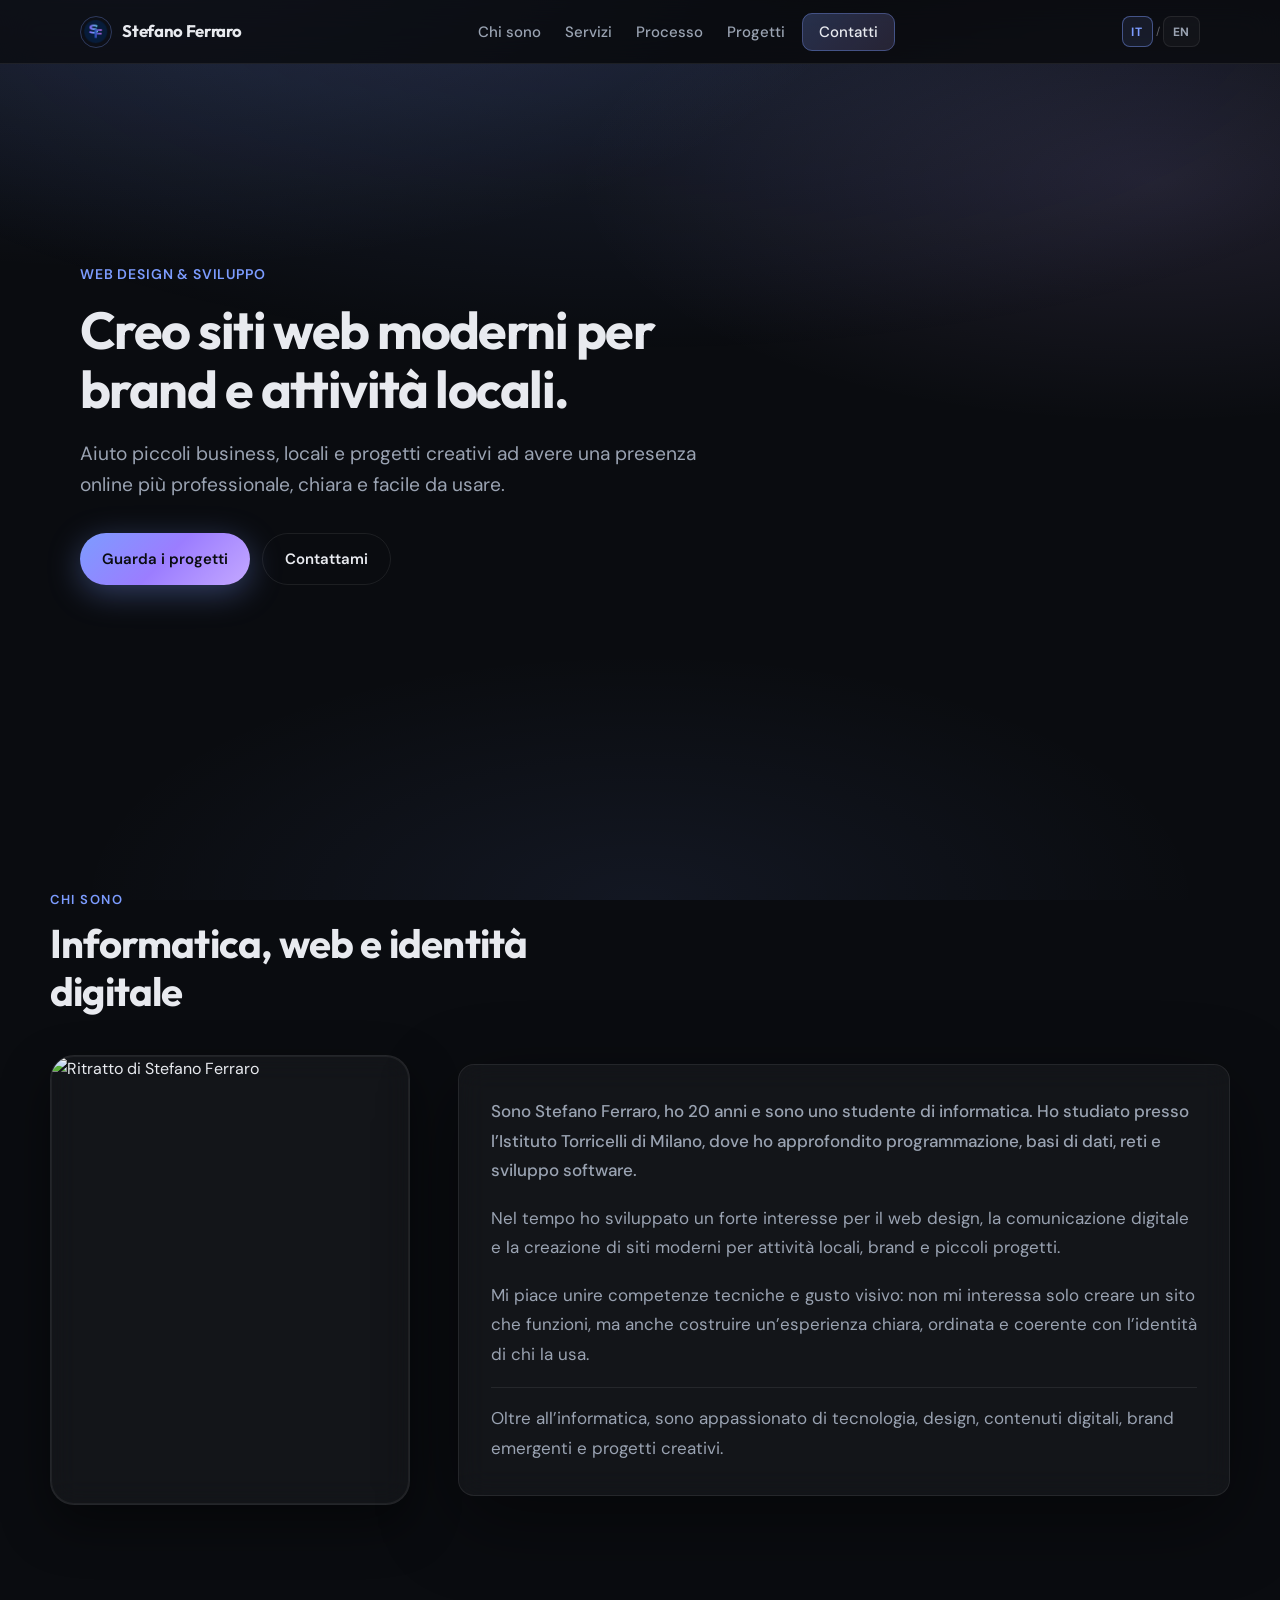
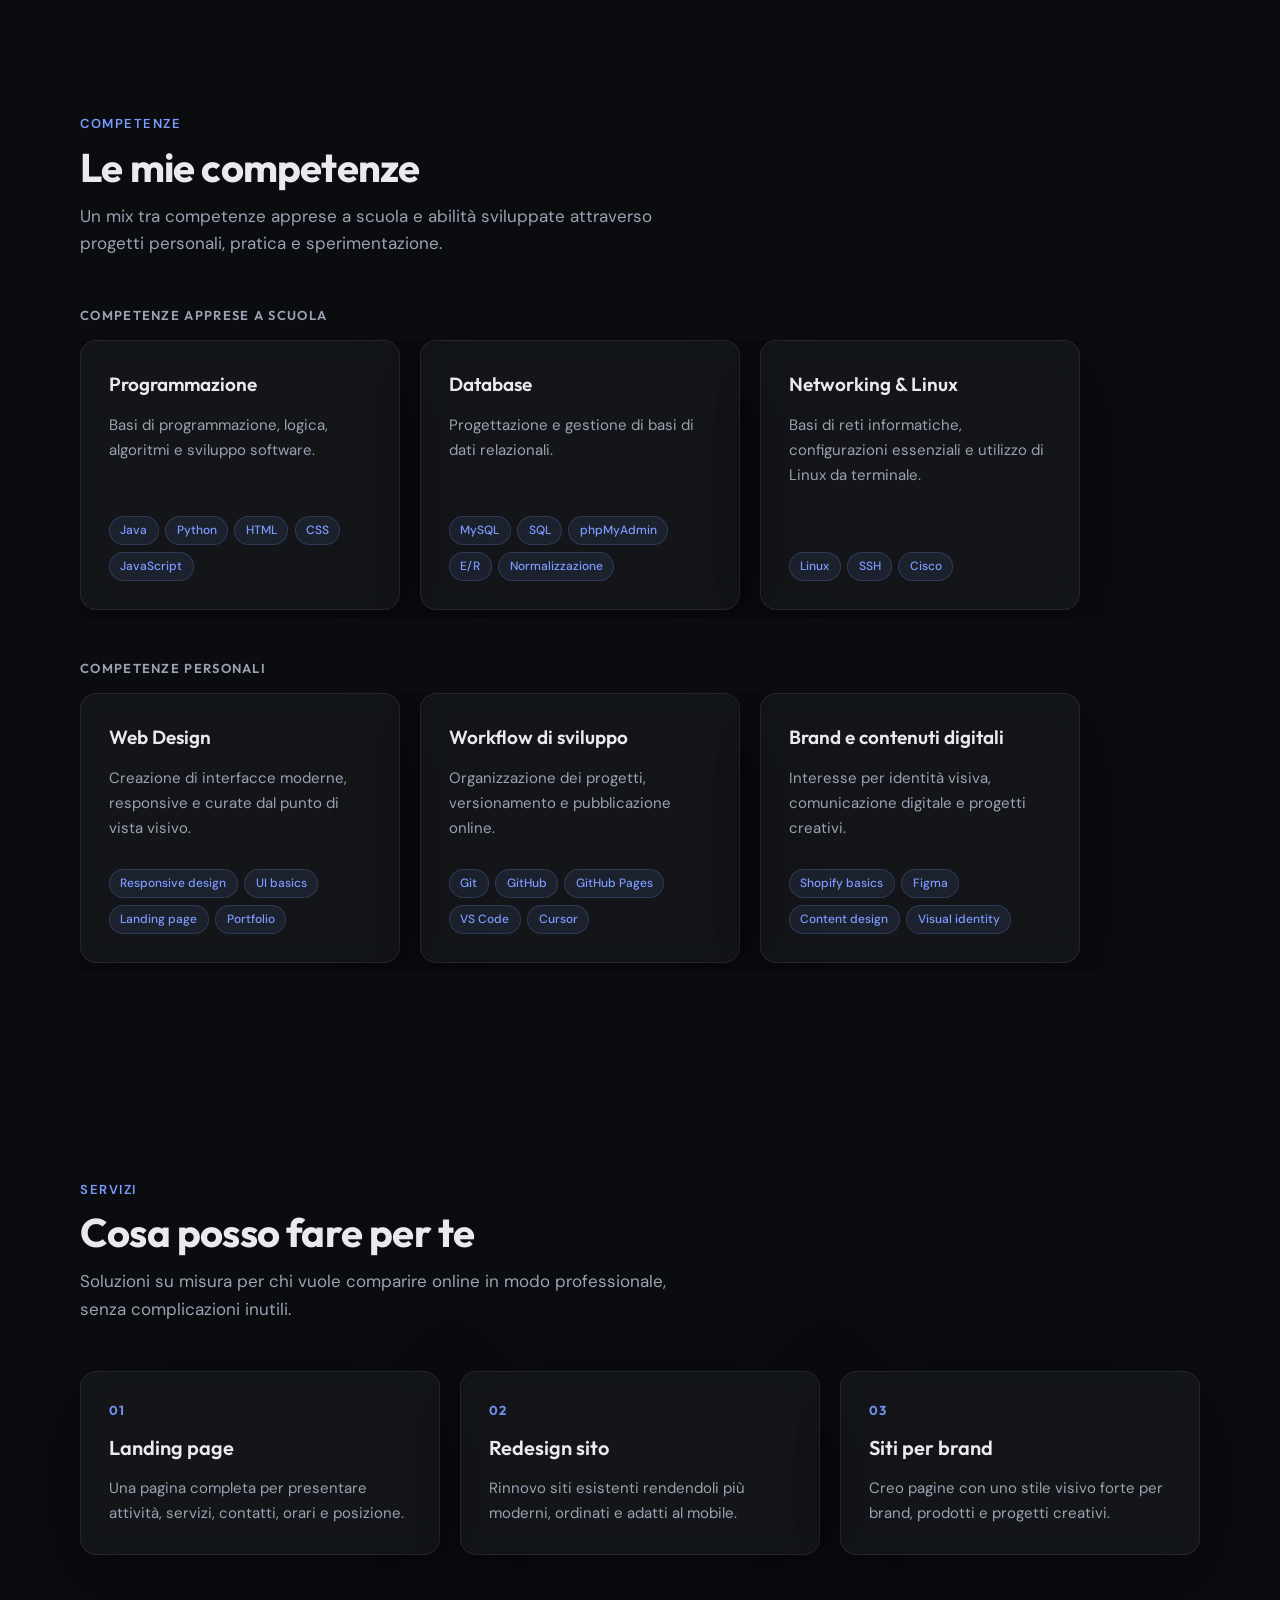
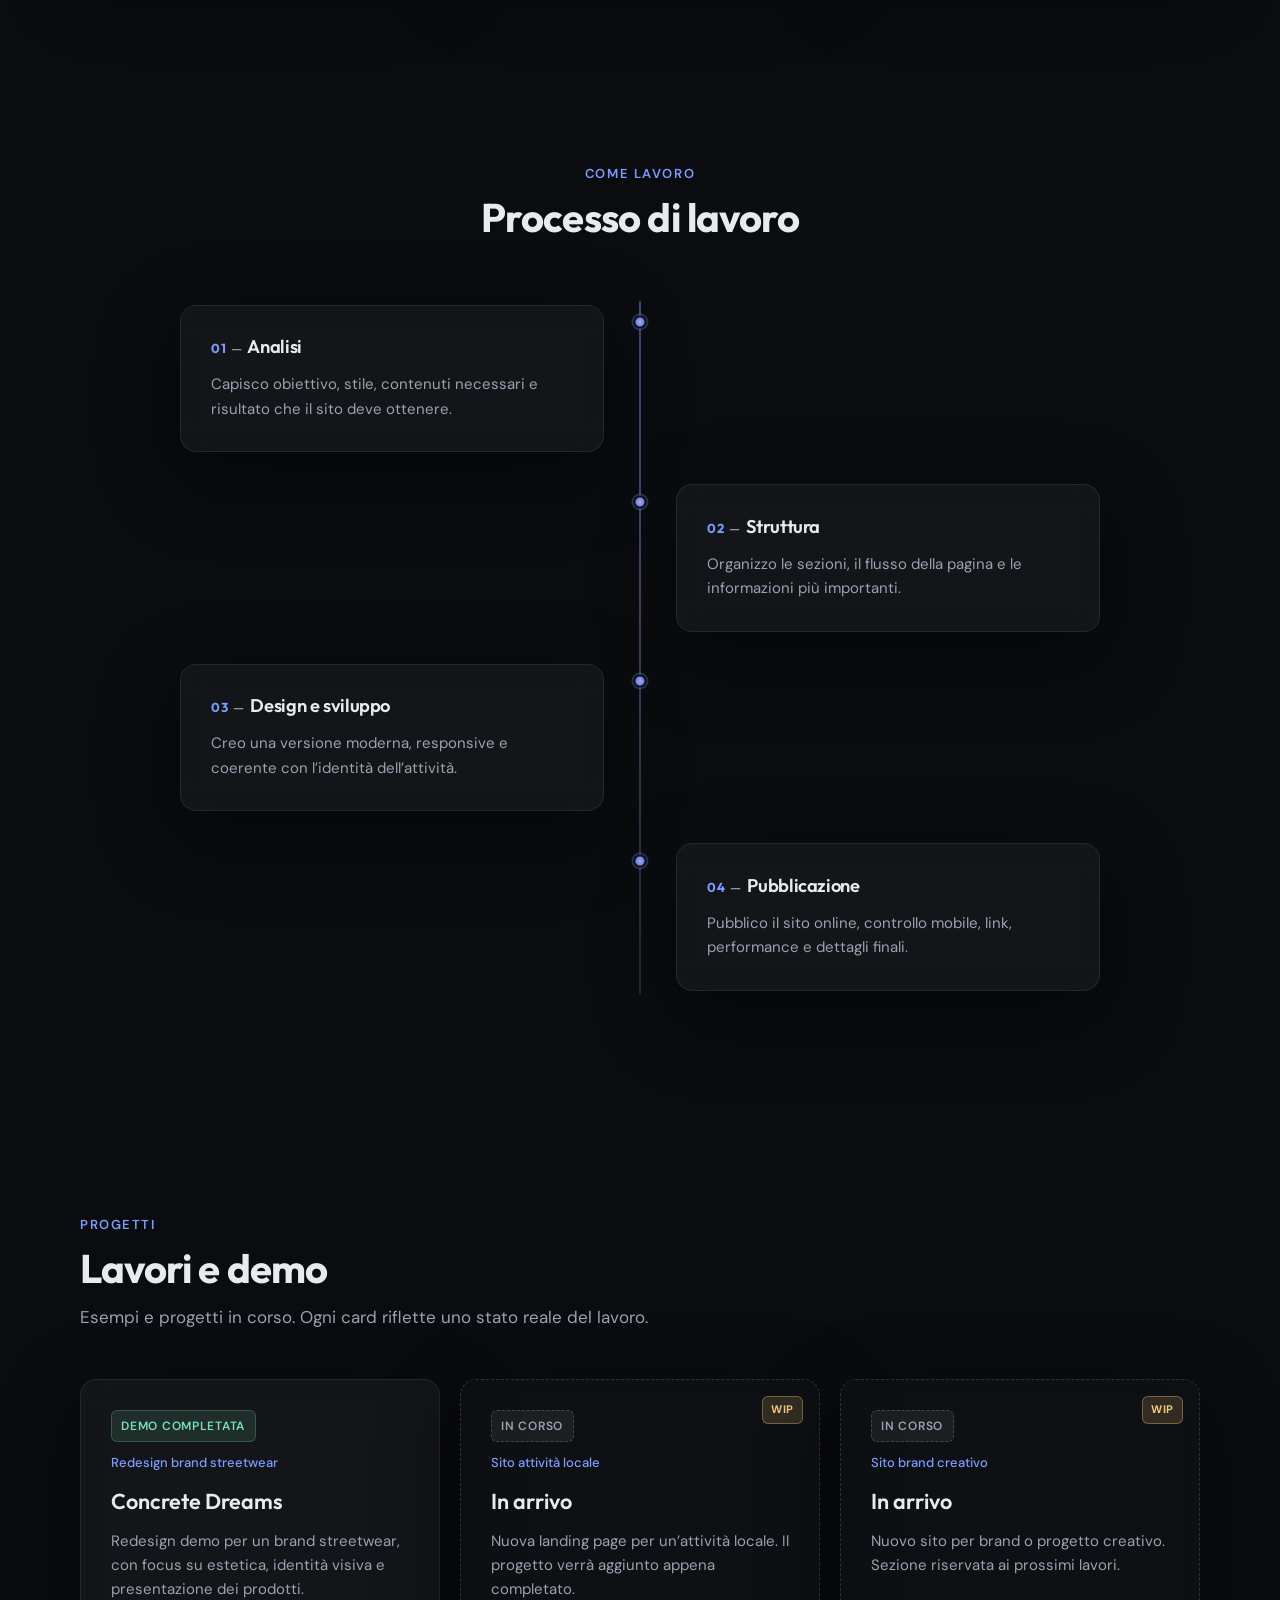
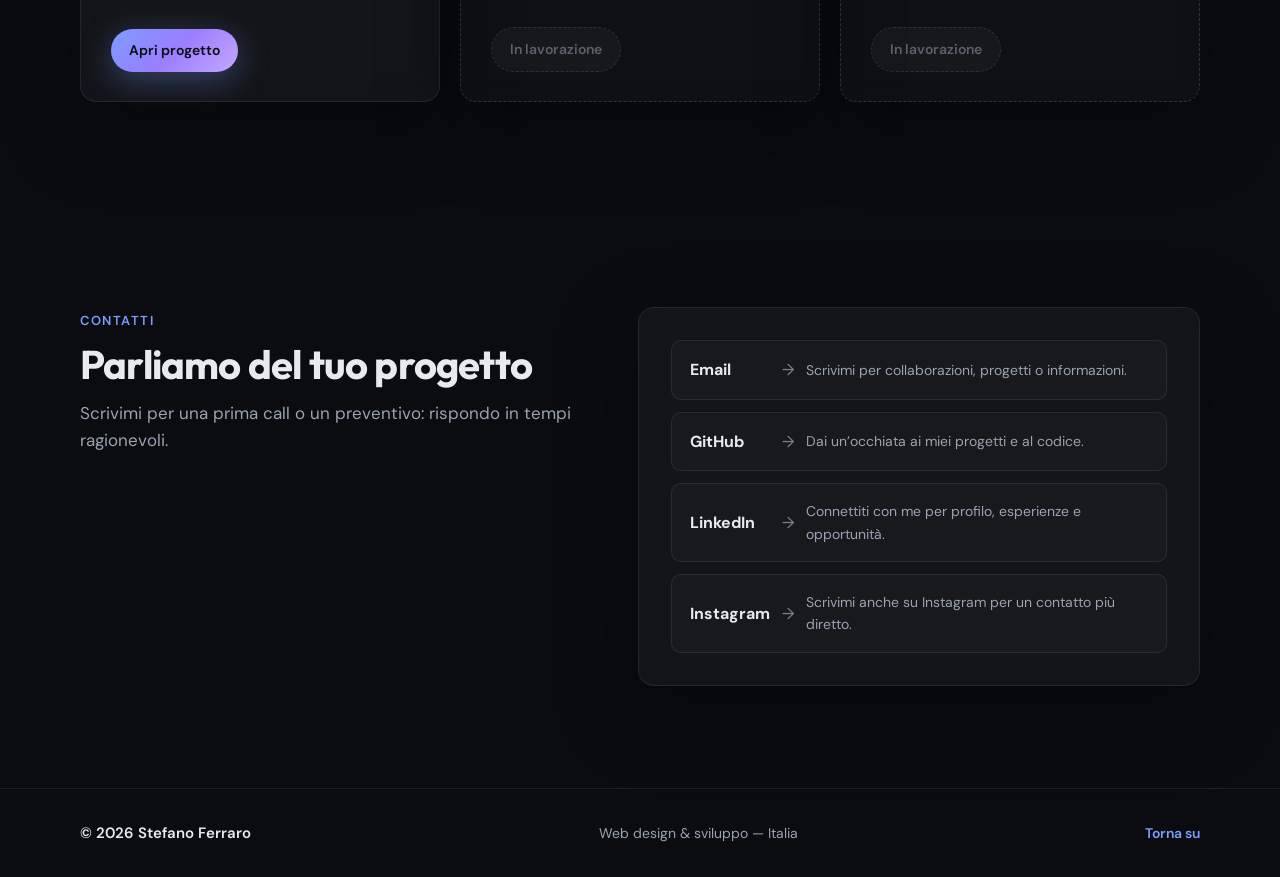
==== index.html @ d5a87411 "Added logo and favicon to index.html and esame/index.html" ====
<!DOCTYPE html>
<html lang="it">
  <head>
    <meta charset="UTF-8" />
    <meta name="viewport" content="width=device-width, initial-scale=1.0" />
    <meta
      name="description"
      content="Stefano Ferraro — siti web moderni per brand e attività locali. Web design e sviluppo."
    />
    <title>Stefano Ferraro | Web Design &amp; Sviluppo</title>
    <link rel="preconnect" href="https://fonts.googleapis.com" />
    <link rel="preconnect" href="https://fonts.gstatic.com" crossorigin />
    <link
      href="https://fonts.googleapis.com/css2?family=DM+Sans:ital,opsz,wght@0,9..40,400;0,9..40,500;0,9..40,600;0,9..40,700;1,9..40,400&family=Outfit:wght@400;500;600;700&display=swap"
      rel="stylesheet"
    />
    <link rel="stylesheet" href="style.css" />
    <link rel="icon" type="image/png" href="assets/favicon.png" />
  </head>
  <body>
    <a class="skip-link" href="#main" data-i18n="skip.content">Vai al contenuto</a>
    <!-- id="top" must stay at document start so "Torna su" (#top) scrolls to page top reliably -->
    <div id="top" class="anchor-top"></div>

    <header class="site-header">
      <nav class="nav" data-i18n-aria-label="nav.main">
        <a class="nav__logo" href="#top">
          <img src="assets/favicon.png" alt="SF logo" class="nav__logo-img" />
          <span>Stefano Ferraro</span>
        </a>
        <ul class="nav__menu" id="nav-menu">
          <li><a class="nav__link" href="#about" data-i18n="nav.about">Chi sono</a></li>
          <li><a class="nav__link" href="#services" data-i18n="nav.services">Servizi</a></li>
          <li><a class="nav__link" href="#process" data-i18n="nav.process">Processo</a></li>
          <li><a class="nav__link" href="#projects" data-i18n="nav.projects">Progetti</a></li>
          <li><a class="nav__link nav__link--cta" href="#contact" data-i18n="nav.contact">Contatti</a></li>
        </ul>
        <div class="nav__tail">
          <div class="nav__lang" role="group" data-i18n-aria-label="nav.lang">
            <button type="button" class="nav__lang-btn is-active" data-lang="it" aria-pressed="true">
              IT
            </button>
            <span class="nav__lang-sep" aria-hidden="true">/</span>
            <button type="button" class="nav__lang-btn" data-lang="en" aria-pressed="false">EN</button>
          </div>
          <button
            class="nav__toggle"
            type="button"
            aria-expanded="false"
            aria-controls="nav-menu"
            aria-label="Apri menu"
          >
            <span class="nav__toggle-bar" aria-hidden="true"></span>
            <span class="nav__toggle-bar" aria-hidden="true"></span>
            <span class="nav__toggle-bar" aria-hidden="true"></span>
          </button>
        </div>
      </nav>
    </header>

    <main id="main">
      <section class="hero section" aria-labelledby="hero-title">
        <div class="hero__bg" aria-hidden="true"></div>
        <div class="container hero__inner">
          <p class="hero__eyebrow reveal" data-reveal data-i18n="hero.eyebrow">
            Web design &amp; sviluppo
          </p>
          <h1 id="hero-title" class="hero__title reveal" data-reveal data-i18n="hero.title">
            Creo siti web moderni per brand e attività locali.
          </h1>
          <p class="hero__subtitle reveal" data-reveal data-i18n="hero.subtitle">
            Aiuto piccoli business, locali e progetti creativi ad avere una presenza online più
            professionale, chiara e facile da usare.
          </p>
          <div class="hero__actions reveal" data-reveal>
            <a class="btn btn--primary" href="#projects" data-i18n="hero.cta.projects"
              >Guarda i progetti</a
            >
            <a class="btn btn--ghost" href="#contact" data-i18n="hero.cta.contact">Contattami</a>
          </div>
        </div>
      </section>

      <section class="section about" id="about" aria-labelledby="about-title">
        <div class="container">
          <div class="section__head reveal" data-reveal>
            <span class="section__label" data-i18n="about.label">Chi sono</span>
            <h2 id="about-title" class="section__title" data-i18n="about.title">
              Informatica, web e identità digitale
            </h2>
          </div>
          <div class="about__grid about-grid">
            <!--
              IMPORTANTE: sostituisci assets/stefano-profile.jpg con la tua foto reale (stesso percorso o aggiorna src).
              Dimensioni consigliate: almeno 800×1000 px, formato JPG o WebP, ritratto.
            -->
            <div class="glass-card about__photo profile-card about-photo reveal" data-reveal>
              <img
                src="assets/stefano-profile.jpg"
                alt="Ritratto di Stefano Ferraro"
                width="640"
                height="800"
                loading="lazy"
                decoding="async"
                data-i18n-alt="about.alt"
              />
            </div>
            <div class="about__text-col reveal" data-reveal>
              <div class="glass-card about__copy">
                <p class="about__lead" data-i18n="about.p1">
                  Sono Stefano Ferraro, ho 20 anni e sono uno studente di informatica. Ho studiato
                  presso l’Istituto Torricelli di Milano, dove ho approfondito programmazione, basi
                  di dati, reti e sviluppo software.
                </p>
                <p data-i18n="about.p2">
                  Nel tempo ho sviluppato un forte interesse per il web design, la comunicazione
                  digitale e la creazione di siti moderni per attività locali, brand e piccoli
                  progetti.
                </p>
                <p data-i18n="about.p3">
                  Mi piace unire competenze tecniche e gusto visivo: non mi interessa solo creare un
                  sito che funzioni, ma anche costruire un’esperienza chiara, ordinata e coerente
                  con l’identità di chi la usa.
                </p>
                <p class="about__closing" data-i18n="about.p4">
                  Oltre all’informatica, sono appassionato di tecnologia, design, contenuti digitali,
                  brand emergenti e progetti creativi.
                </p>
              </div>
            </div>
          </div>
        </div>
      </section>

      <section class="section skills" id="skills" aria-labelledby="skills-title">
        <div class="container">
          <div class="section__head reveal" data-reveal>
            <span class="section__label" data-i18n="skills.label">Competenze</span>
            <h2 id="skills-title" class="section__title" data-i18n="skills.title">Le mie competenze</h2>
            <p class="section__lead" data-i18n="skills.subtitle">Un mix tra competenze apprese a scuola e abilità sviluppate attraverso progetti personali, pratica e sperimentazione.</p>
          </div>

          <div class="skills__group reveal" data-reveal>
            <h3 class="skills__group-title" data-i18n="skills.school.title">Competenze apprese a scuola</h3>
            <div class="skills__row" tabindex="0" data-i18n-aria-label="skills.school.aria">
              <article class="glass-card skill-card">
                <h4 class="skill-card__title" data-i18n="skills.s1.title">Programmazione</h4>
                <p class="skill-card__desc" data-i18n="skills.s1.desc">Basi di programmazione, logica, algoritmi e sviluppo software.</p>
                <ul class="skill-card__badges" aria-label="tecnologie">
                  <li class="skill-badge">Java</li>
                  <li class="skill-badge">Python</li>
                  <li class="skill-badge">HTML</li>
                  <li class="skill-badge">CSS</li>
                  <li class="skill-badge">JavaScript</li>
                </ul>
              </article>
              <article class="glass-card skill-card">
                <h4 class="skill-card__title" data-i18n="skills.s2.title">Database</h4>
                <p class="skill-card__desc" data-i18n="skills.s2.desc">Progettazione e gestione di basi di dati relazionali.</p>
                <ul class="skill-card__badges" aria-label="tecnologie">
                  <li class="skill-badge">MySQL</li>
                  <li class="skill-badge">SQL</li>
                  <li class="skill-badge">phpMyAdmin</li>
                  <li class="skill-badge">E/R</li>
                  <li class="skill-badge" data-i18n="skills.s2.badge.norm">Normalizzazione</li>
                </ul>
              </article>
              <article class="glass-card skill-card">
                <h4 class="skill-card__title" data-i18n="skills.s3.title">Networking &amp; Linux</h4>
                <p class="skill-card__desc" data-i18n="skills.s3.desc">Basi di reti informatiche, configurazioni essenziali e utilizzo di Linux da terminale.</p>
                <ul class="skill-card__badges" aria-label="tecnologie">
                  <li class="skill-badge">Linux</li>
                  <li class="skill-badge">SSH</li>
                  <li class="skill-badge">Cisco</li>
                </ul>
              </article>
            </div>
          </div>

          <div class="skills__group reveal" data-reveal>
            <h3 class="skills__group-title" data-i18n="skills.personal.title">Competenze personali</h3>
            <div class="skills__row" tabindex="0" data-i18n-aria-label="skills.personal.aria">
              <article class="glass-card skill-card">
                <h4 class="skill-card__title" data-i18n="skills.p1.title">Web Design</h4>
                <p class="skill-card__desc" data-i18n="skills.p1.desc">Creazione di interfacce moderne, responsive e curate dal punto di vista visivo.</p>
                <ul class="skill-card__badges" aria-label="tecnologie">
                  <li class="skill-badge">Responsive design</li>
                  <li class="skill-badge">UI basics</li>
                  <li class="skill-badge">Landing page</li>
                  <li class="skill-badge">Portfolio</li>
                </ul>
              </article>
              <article class="glass-card skill-card">
                <h4 class="skill-card__title" data-i18n="skills.p2.title">Workflow di sviluppo</h4>
                <p class="skill-card__desc" data-i18n="skills.p2.desc">Organizzazione dei progetti, versionamento e pubblicazione online.</p>
                <ul class="skill-card__badges" aria-label="tecnologie">
                  <li class="skill-badge">Git</li>
                  <li class="skill-badge">GitHub</li>
                  <li class="skill-badge">GitHub Pages</li>
                  <li class="skill-badge">VS Code</li>
                  <li class="skill-badge">Cursor</li>
                </ul>
              </article>
              <article class="glass-card skill-card">
                <h4 class="skill-card__title" data-i18n="skills.p3.title">Brand e contenuti digitali</h4>
                <p class="skill-card__desc" data-i18n="skills.p3.desc">Interesse per identità visiva, comunicazione digitale e progetti creativi.</p>
                <ul class="skill-card__badges" aria-label="tecnologie">
                  <li class="skill-badge">Shopify basics</li>
                  <li class="skill-badge">Figma</li>
                  <li class="skill-badge">Content design</li>
                  <li class="skill-badge">Visual identity</li>
                </ul>
              </article>
            </div>
          </div>
        </div>
      </section>

      <section class="section services" id="services" aria-labelledby="services-title">
        <div class="container">
          <div class="section__head reveal" data-reveal>
            <span class="section__label" data-i18n="services.label">Servizi</span>
            <h2 id="services-title" class="section__title" data-i18n="services.title">
              Cosa posso fare per te
            </h2>
            <p class="section__lead" data-i18n="services.lead">
              Soluzioni su misura per chi vuole comparire online in modo professionale, senza
              complicazioni inutili.
            </p>
          </div>
          <div class="services__grid">
            <article class="glass-card service-card reveal" data-reveal>
              <div class="service-card__icon" aria-hidden="true">01</div>
              <h3 class="service-card__title" data-i18n="services.1.title">Landing page</h3>
              <p class="service-card__text" data-i18n="services.1.text">
                Una pagina completa per presentare attività, servizi, contatti, orari e posizione.
              </p>
            </article>
            <article class="glass-card service-card reveal" data-reveal>
              <div class="service-card__icon" aria-hidden="true">02</div>
              <h3 class="service-card__title" data-i18n="services.2.title">Redesign sito</h3>
              <p class="service-card__text" data-i18n="services.2.text">
                Rinnovo siti esistenti rendendoli più moderni, ordinati e adatti al mobile.
              </p>
            </article>
            <article class="glass-card service-card reveal" data-reveal>
              <div class="service-card__icon" aria-hidden="true">03</div>
              <h3 class="service-card__title" data-i18n="services.3.title">Siti per brand</h3>
              <p class="service-card__text" data-i18n="services.3.text">
                Creo pagine con uno stile visivo forte per brand, prodotti e progetti creativi.
              </p>
            </article>
          </div>
        </div>
      </section>

      <section class="section process" id="process" aria-labelledby="process-title">
        <div class="container container--narrow">
          <div class="section__head reveal section__head--center" data-reveal>
            <span class="section__label" data-i18n="process.label">Come lavoro</span>
            <h2 id="process-title" class="section__title" data-i18n="process.title">
              Processo di lavoro
            </h2>
          </div>
          <ol class="process__timeline">
            <li class="process-step process-step--odd reveal" data-reveal>
              <article class="glass-card process-card">
                <h3 class="process-card__heading">
                  <span class="process-card__num">01</span>
                  <span class="process-card__title" data-i18n="process.s1.title">Analisi</span>
                </h3>
                <p class="process-card__text" data-i18n="process.s1.text">
                  Capisco obiettivo, stile, contenuti necessari e risultato che il sito deve
                  ottenere.
                </p>
              </article>
            </li>
            <li class="process-step process-step--even reveal" data-reveal>
              <article class="glass-card process-card">
                <h3 class="process-card__heading">
                  <span class="process-card__num">02</span>
                  <span class="process-card__title" data-i18n="process.s2.title">Struttura</span>
                </h3>
                <p class="process-card__text" data-i18n="process.s2.text">
                  Organizzo le sezioni, il flusso della pagina e le informazioni più importanti.
                </p>
              </article>
            </li>
            <li class="process-step process-step--odd reveal" data-reveal>
              <article class="glass-card process-card">
                <h3 class="process-card__heading">
                  <span class="process-card__num">03</span>
                  <span class="process-card__title" data-i18n="process.s3.title"
                    >Design e sviluppo</span
                  >
                </h3>
                <p class="process-card__text" data-i18n="process.s3.text">
                  Creo una versione moderna, responsive e coerente con l’identità dell’attività.
                </p>
              </article>
            </li>
            <li class="process-step process-step--even reveal" data-reveal>
              <article class="glass-card process-card">
                <h3 class="process-card__heading">
                  <span class="process-card__num">04</span>
                  <span class="process-card__title" data-i18n="process.s4.title"
                    >Pubblicazione</span
                  >
                </h3>
                <p class="process-card__text" data-i18n="process.s4.text">
                  Pubblico il sito online, controllo mobile, link, performance e dettagli finali.
                </p>
              </article>
            </li>
          </ol>
        </div>
      </section>

      <section class="section projects" id="projects" aria-labelledby="projects-title">
        <div class="container">
          <div class="section__head reveal" data-reveal>
            <span class="section__label" data-i18n="projects.label">Progetti</span>
            <h2 id="projects-title" class="section__title" data-i18n="projects.title">
              Lavori e demo
            </h2>
            <p class="section__lead" data-i18n="projects.lead">
              Esempi e progetti in corso. Ogni card riflette uno stato reale del lavoro.
            </p>
          </div>
          <div class="projects__grid">
            <article class="glass-card project-card project-card--done reveal" data-reveal>
              <span
                class="project-card__status project-card__status--done"
                data-i18n="projects.status.done"
                >Demo completata</span
              >
              <p class="project-card__category" data-i18n="projects.1.cat">
                Redesign brand streetwear
              </p>
              <h3 class="project-card__title">Concrete Dreams</h3>
              <p class="project-card__desc" data-i18n="projects.1.desc">
                Redesign demo per un brand streetwear, con focus su estetica, identità visiva e
                presentazione dei prodotti.
              </p>
              <a
                class="btn btn--primary btn--sm"
                href="https://stefano-ferraro.github.io/ConcreteDreams/"
                target="_blank"
                rel="noopener noreferrer"
                data-i18n="projects.1.cta"
                >Apri progetto</a
              >
            </article>
            <article class="glass-card project-card project-card--wip reveal" data-reveal>
              <span
                class="project-card__badge"
                data-i18n="projects.wip.badge"
                data-i18n-aria-label="projects.status.wip"
                >WIP</span
              >
              <span
                class="project-card__status project-card__status--wip"
                data-i18n="projects.status.wip"
                >In corso</span
              >
              <p class="project-card__category" data-i18n="projects.2.cat">
                Sito attività locale
              </p>
              <h3 class="project-card__title" data-i18n="projects.2.title">In arrivo</h3>
              <p class="project-card__desc" data-i18n="projects.2.desc">
                Nuova landing page per un’attività locale. Il progetto verrà aggiunto appena
                completato.
              </p>
              <span class="btn btn--disabled btn--sm" role="button" aria-disabled="true" data-i18n="projects.2.btn">In lavorazione</span>
            </article>
            <article class="glass-card project-card project-card--wip reveal" data-reveal>
              <span
                class="project-card__badge"
                data-i18n="projects.wip.badge"
                data-i18n-aria-label="projects.status.wip"
                >WIP</span
              >
              <span
                class="project-card__status project-card__status--wip"
                data-i18n="projects.status.wip"
                >In corso</span
              >
              <p class="project-card__category" data-i18n="projects.3.cat">
                Sito brand creativo
              </p>
              <h3 class="project-card__title" data-i18n="projects.3.title">In arrivo</h3>
              <p class="project-card__desc" data-i18n="projects.3.desc">
                Nuovo sito per brand o progetto creativo. Sezione riservata ai prossimi lavori.
              </p>
              <span class="btn btn--disabled btn--sm" role="button" aria-disabled="true" data-i18n="projects.3.btn">In lavorazione</span>
            </article>
          </div>
        </div>
      </section>

      <section class="section contact" id="contact" aria-labelledby="contact-title">
        <div class="container">
          <div class="contact__layout">
            <div class="section__head reveal" data-reveal>
              <span class="section__label" data-i18n="contact.label">Contatti</span>
              <h2 id="contact-title" class="section__title" data-i18n="contact.title">
                Parliamo del tuo progetto
              </h2>
              <p class="section__lead" data-i18n="contact.lead">
                Scrivimi per una prima call o un preventivo: rispondo in tempi ragionevoli.
              </p>
            </div>
            <div class="glass-card contact__card contact-inner reveal" data-reveal>
              <div class="contact__actions">
                <a class="contact-btn contact-link" href="mailto:hello@stefanoferraro.it">
                  <span class="contact-btn__label contact-link-title">Email</span>
                  <span class="contact-btn__arrow contact-link-arrow" aria-hidden="true">→</span>
                  <span class="contact-btn__hint contact-link-text" data-i18n="contact.email.hint">Scrivimi per collaborazioni, progetti o informazioni.</span>
                </a>
                <a
                  class="contact-btn contact-link"
                  href="https://github.com/stefano-ferraro"
                  target="_blank"
                  rel="noopener noreferrer"
                >
                  <span class="contact-btn__label contact-link-title">GitHub</span>
                  <span class="contact-btn__arrow contact-link-arrow" aria-hidden="true">→</span>
                  <span
                    class="contact-btn__hint contact-link-text"
                    data-i18n="contact.github.hint"
                    >Dai un’occhiata ai miei progetti e al codice.</span
                  >
                </a>
                <a
                  class="contact-btn contact-link"
                  href="https://www.linkedin.com/in/stefano-ferraro/"
                  target="_blank"
                  rel="noopener noreferrer"
                >
                  <span class="contact-btn__label contact-link-title">LinkedIn</span>
                  <span class="contact-btn__arrow contact-link-arrow" aria-hidden="true">→</span>
                  <span
                    class="contact-btn__hint contact-link-text"
                    data-i18n="contact.linkedin.hint"
                    >Connettiti con me per profilo, esperienze e opportunità.</span
                  >
                </a>
                <a
                  class="contact-btn contact-link"
                  href="https://www.instagram.com/stefanoferraroo"
                  target="_blank"
                  rel="noopener noreferrer"
                >
                  <span class="contact-btn__label contact-link-title">Instagram</span>
                  <span class="contact-btn__arrow contact-link-arrow" aria-hidden="true">→</span>
                  <span
                    class="contact-btn__hint contact-link-text"
                    data-i18n="contact.instagram.hint"
                    >Scrivimi anche su Instagram per un contatto più diretto.</span
                  >
                </a>
              </div>
            </div>
          </div>
        </div>
      </section>
    </main>

    <footer class="footer">
      <div class="container footer__inner">
<p class="footer__brand">© <span id="year"></span> Stefano Ferraro</p>
        <p class="footer__tag" data-i18n="footer.tag">Web design &amp; sviluppo — Italia</p>
        <a class="footer__top" href="#top" data-i18n="footer.top">Torna su</a>
      </div>
    </footer>

    <script src="script.js"></script>
  </body>
</html>
---- style.css ----
/* --------------------------------------------------------------------------
   Stefano Ferraro — Portfolio
   Mobile-first, dark theme, glass cards
   -------------------------------------------------------------------------- */

:root {
  --bg-deep: #0a0c10;
  --bg-elevated: #12151c;
  --text: #e8eaef;
  --text-muted: #9aa3b2;
  --accent: #7c9cff;
  --accent-soft: rgba(124, 156, 255, 0.35);
  --accent-2: #c4a8ff;
  --glass-border: rgba(255, 255, 255, 0.08);
  --glass-bg: rgba(255, 255, 255, 0.04);
  --glass-shadow: 0 24px 80px rgba(0, 0, 0, 0.45);
  --radius: 1rem;
  --radius-sm: 0.625rem;
  --font-sans: "DM Sans", system-ui, sans-serif;
  --font-display: "Outfit", var(--font-sans);
  --header-h: 4rem;
  --ease-out: cubic-bezier(0.22, 1, 0.36, 1);
}

*,
*::before,
*::after {
  box-sizing: border-box;
}

html {
  scroll-behavior: smooth;
}

@media (prefers-reduced-motion: reduce) {
  html {
    scroll-behavior: auto;
  }
}

body {
  margin: 0;
  font-family: var(--font-sans);
  font-size: 1rem;
  line-height: 1.6;
  color: var(--text);
  background: var(--bg-deep);
  overflow-x: hidden;
}

body::before {
  content: "";
  position: fixed;
  inset: 0;
  z-index: -2;
  background:
    radial-gradient(ellipse 120% 80% at 10% -10%, rgba(124, 156, 255, 0.18), transparent 50%),
    radial-gradient(ellipse 100% 60% at 90% 20%, rgba(196, 168, 255, 0.12), transparent 45%),
    radial-gradient(ellipse 80% 50% at 50% 100%, rgba(124, 156, 255, 0.08), transparent 55%),
    var(--bg-deep);
  pointer-events: none;
}

img {
  max-width: 100%;
  height: auto;
  display: block;
}

a {
  color: inherit;
  text-decoration: none;
}

a:focus-visible,
button:focus-visible {
  outline: 2px solid var(--accent);
  outline-offset: 3px;
}

.skip-link {
  position: absolute;
  left: -9999px;
  top: 0;
  z-index: 1000;
  padding: 0.75rem 1rem;
  background: var(--accent);
  color: var(--bg-deep);
  font-weight: 600;
  border-radius: var(--radius-sm);
}

.skip-link:focus {
  left: 1rem;
  top: 1rem;
}

/* Scroll target: must be first in page flow so #top aligns with document start */
.anchor-top {
  height: 0;
  overflow: hidden;
  scroll-margin-top: 0;
}

.container {
  width: min(1120px, 100% - 2rem);
  margin-inline: auto;
}

.container--narrow {
  width: min(920px, 100% - 2rem);
  margin-inline: auto;
}

.section {
  padding-block: clamp(3.5rem, 8vw, 6.5rem);
}

.section__head {
  max-width: 38rem;
  margin-bottom: clamp(2rem, 5vw, 3rem);
}

.section__head--center {
  margin-left: auto;
  margin-right: auto;
  text-align: center;
}

.section__label {
  display: inline-block;
  font-size: 0.8125rem;
  font-weight: 600;
  letter-spacing: 0.12em;
  text-transform: uppercase;
  color: var(--accent);
  margin-bottom: 0.5rem;
}

.section__title {
  font-family: var(--font-display);
  font-size: clamp(1.75rem, 4vw, 2.5rem);
  font-weight: 700;
  line-height: 1.2;
  margin: 0 0 0.75rem;
  letter-spacing: -0.02em;
}

.section__lead {
  margin: 0;
  color: var(--text-muted);
  font-size: 1.0625rem;
}

/* Header & nav */

.site-header {
  position: sticky;
  top: 0;
  z-index: 100;
  height: var(--header-h);
  display: flex;
  align-items: center;
  background: rgba(10, 12, 16, 0.72);
  backdrop-filter: blur(16px);
  -webkit-backdrop-filter: blur(16px);
  border-bottom: 1px solid var(--glass-border);
}

.nav {
  width: min(1120px, 100% - 2rem);
  margin-inline: auto;
  display: grid;
  grid-template-columns: auto 1fr auto;
  align-items: center;
  gap: 0.75rem 1.25rem;
  position: relative;
}

.nav__tail {
  display: flex;
  align-items: center;
  gap: 0.6rem;
  justify-self: end;
}

.nav__lang {
  display: inline-flex;
  align-items: center;
  gap: 0.2rem;
}

.nav__lang-btn {
  font-family: inherit;
  font-size: 0.75rem;
  font-weight: 700;
  letter-spacing: 0.06em;
  padding: 0.4rem 0.55rem;
  border-radius: 8px;
  border: 1px solid var(--glass-border);
  background: rgba(255, 255, 255, 0.03);
  color: var(--text-muted);
  cursor: pointer;
  transition:
    border-color 0.2s,
    color 0.2s,
    background 0.2s;
}

.nav__lang-btn:hover {
  color: var(--text);
  border-color: rgba(255, 255, 255, 0.2);
}

.nav__lang-btn.is-active {
  color: var(--accent);
  border-color: rgba(124, 156, 255, 0.45);
  background: rgba(124, 156, 255, 0.1);
}

.nav__lang-sep {
  font-size: 0.68rem;
  opacity: 0.4;
  user-select: none;
}

.nav__logo {
  font-family: var(--font-display);
  font-weight: 700;
  font-size: 1.05rem;
  letter-spacing: -0.02em;
  transition: color 0.2s var(--ease-out);
  display: inline-flex;
  align-items: center;
  gap: 0.65rem;
}

.nav__logo-img {
  width: 32px;
  height: 32px;
  border-radius: 50%;
  object-fit: cover;
  display: block;
  border: 1px solid rgba(124, 156, 255, 0.3);
  flex-shrink: 0;
}

.nav__logo:hover {
  color: var(--accent);
}

.nav__toggle {
  display: flex;
  flex-direction: column;
  justify-content: center;
  gap: 6px;
  width: 2.75rem;
  height: 2.75rem;
  padding: 0;
  border: 1px solid var(--glass-border);
  border-radius: var(--radius-sm);
  background: var(--glass-bg);
  cursor: pointer;
  transition:
    border-color 0.2s,
    background 0.2s;
}

.nav__toggle:hover {
  border-color: rgba(255, 255, 255, 0.18);
}

.nav__toggle-bar {
  display: block;
  width: 1.125rem;
  height: 2px;
  margin-inline: auto;
  background: var(--text);
  border-radius: 1px;
  transition:
    transform 0.28s var(--ease-out),
    opacity 0.2s;
}

.nav__toggle[aria-expanded="true"] .nav__toggle-bar:nth-child(1) {
  transform: translateY(8px) rotate(45deg);
}

.nav__toggle[aria-expanded="true"] .nav__toggle-bar:nth-child(2) {
  opacity: 0;
}

.nav__toggle[aria-expanded="true"] .nav__toggle-bar:nth-child(3) {
  transform: translateY(-8px) rotate(-45deg);
}

.nav__menu {
  list-style: none;
  margin: 0;
  padding: 0;
  justify-self: center;
}

@media (max-width: 767px) {
  .nav {
    grid-template-columns: 1fr auto;
    grid-template-rows: auto auto;
  }

  .nav__logo {
    grid-column: 1;
    grid-row: 1;
  }

  .nav__tail {
    grid-column: 2;
    grid-row: 1;
  }

  .nav__menu {
    grid-column: 1 / -1;
    grid-row: 2;
    justify-self: stretch;
    position: fixed;
    top: var(--header-h);
    left: 0;
    right: 0;
    z-index: 99;
    display: flex;
    flex-direction: column;
    gap: 0.25rem;
    padding: 1rem;
    background: rgba(10, 12, 16, 0.97);
    backdrop-filter: blur(20px);
    -webkit-backdrop-filter: blur(20px);
    border-bottom: 1px solid var(--glass-border);
    opacity: 0;
    visibility: hidden;
    transform: translateY(-6px);
    pointer-events: none;
    transition:
      opacity 0.25s var(--ease-out),
      transform 0.25s var(--ease-out),
      visibility 0.25s;
  }

  .nav__menu.is-open {
    opacity: 1;
    visibility: visible;
    transform: translateY(0);
    pointer-events: auto;
  }

  .nav__link {
    display: block;
    padding: 0.75rem 1rem;
    border-radius: var(--radius-sm);
    font-weight: 500;
    transition:
      background 0.2s,
      color 0.2s;
  }

  .nav__link:hover {
    background: var(--glass-bg);
    color: var(--accent);
  }
}

@media (min-width: 768px) {
  .nav__toggle {
    display: none;
  }

  .nav__menu {
    position: static;
    opacity: 1;
    visibility: visible;
    transform: none;
    pointer-events: auto;
    display: flex;
    align-items: center;
    gap: 0.2rem;
  }

  .nav__link {
    padding: 0.5rem 0.65rem;
    font-size: 0.9375rem;
    font-weight: 500;
    color: var(--text-muted);
    border-radius: var(--radius-sm);
    transition:
      color 0.2s,
      background 0.2s;
  }

  .nav__link:hover {
    color: var(--text);
    background: rgba(255, 255, 255, 0.04);
  }

  .nav__link--cta {
    margin-left: 0.25rem;
    padding: 0.5rem 1rem !important;
    background: linear-gradient(135deg, rgba(124, 156, 255, 0.25), rgba(196, 168, 255, 0.15));
    border: 1px solid rgba(124, 156, 255, 0.35);
    color: var(--text) !important;
  }

  .nav__link--cta:hover {
    border-color: var(--accent);
    color: #fff !important;
  }
}

/* Glass cards */

.glass-card {
  background: var(--glass-bg);
  border: 1px solid var(--glass-border);
  border-radius: var(--radius);
  box-shadow: var(--glass-shadow);
  backdrop-filter: blur(14px);
  -webkit-backdrop-filter: blur(14px);
  transition:
    border-color 0.3s var(--ease-out),
    transform 0.35s var(--ease-out),
    box-shadow 0.35s var(--ease-out);
}

.glass-card:hover {
  border-color: rgba(255, 255, 255, 0.14);
}

/* Buttons */

.btn {
  display: inline-flex;
  align-items: center;
  justify-content: center;
  gap: 0.5rem;
  padding: 0.8125rem 1.375rem;
  font-family: inherit;
  font-size: 0.9375rem;
  font-weight: 600;
  border-radius: 999px;
  border: none;
  cursor: pointer;
  transition:
    transform 0.22s var(--ease-out),
    box-shadow 0.22s,
    background 0.22s,
    color 0.22s;
}

.btn:active {
  transform: scale(0.98);
}

.btn--primary {
  background: linear-gradient(135deg, #7c9cff 0%, #9b7dff 50%, #c4a8ff 100%);
  color: #0a0c10;
  box-shadow: 0 8px 32px rgba(124, 156, 255, 0.35);
}

.btn--primary:hover {
  box-shadow: 0 12px 40px rgba(124, 156, 255, 0.45);
  transform: translateY(-2px);
}

.btn--ghost {
  background: transparent;
  color: var(--text);
  border: 1px solid var(--glass-border);
}

.btn--ghost:hover {
  border-color: rgba(255, 255, 255, 0.22);
  background: rgba(255, 255, 255, 0.04);
}

.btn--sm {
  padding: 0.625rem 1.125rem;
  font-size: 0.875rem;
  align-self: flex-start;
  margin-top: auto;
}

.btn--disabled {
  pointer-events: none;
  opacity: 0.55;
  cursor: default;
  background: rgba(255, 255, 255, 0.06);
  color: var(--text-muted);
  border: 1px dashed rgba(255, 255, 255, 0.2);
}

/* Hero */

.hero {
  position: relative;
  padding-block: clamp(4rem, 12vw, 7rem);
  min-height: min(90vh, 720px);
  display: flex;
  align-items: center;
}

.hero__bg {
  position: absolute;
  inset: 0;
  z-index: -1;
  background: radial-gradient(ellipse 70% 50% at 50% -10%, rgba(124, 156, 255, 0.15), transparent);
  pointer-events: none;
}

.hero__inner {
  position: relative;
}

.hero__eyebrow {
  font-size: 0.875rem;
  font-weight: 600;
  color: var(--accent);
  letter-spacing: 0.06em;
  text-transform: uppercase;
  margin: 0 0 1rem;
}

.hero__title {
  font-family: var(--font-display);
  font-size: clamp(2rem, 5vw, 3.25rem);
  font-weight: 700;
  line-height: 1.12;
  letter-spacing: -0.03em;
  margin: 0 0 1.25rem;
  max-width: 18ch;
}

.hero__subtitle {
  margin: 0 0 2rem;
  max-width: 40rem;
  font-size: clamp(1.0625rem, 2vw, 1.2rem);
  color: var(--text-muted);
  line-height: 1.65;
}

.hero__actions {
  display: flex;
  flex-wrap: wrap;
  gap: 0.75rem;
}

/* About — capped photo width; grid max ~1180px centered */

.about > .container {
  width: min(1180px, 100% - 2rem);
  max-width: 1180px;
  margin-inline: auto;
}

.about .section__head {
  margin-bottom: clamp(1.75rem, 4vw, 2.5rem);
}

.about__grid,
.about-grid {
  max-width: 1180px;
  margin: 0 auto;
  display: grid;
  grid-template-columns: minmax(260px, 360px) minmax(0, 1fr);
  gap: clamp(1.5rem, 4vw, 3rem);
  align-items: center;
}

.about__text-col {
  min-width: 0;
}

.about__photo,
.about-photo,
.profile-card {
  width: 100%;
  max-width: 360px;
  aspect-ratio: 4 / 5;
  border-radius: 24px;
  overflow: hidden;
  justify-self: center;
  padding: 0;
  box-shadow:
    0 20px 50px rgba(0, 0, 0, 0.45),
    0 0 0 1px rgba(255, 255, 255, 0.06) inset;
  transition:
    transform 0.35s var(--ease-out),
    border-color 0.3s var(--ease-out);
}

.about__photo:hover,
.about-photo:hover,
.profile-card:hover {
  transform: translateY(-3px);
  border-color: rgba(124, 156, 255, 0.22);
}

.about__photo img,
.about-photo img,
.profile-card img {
  width: 100%;
  height: 100%;
  display: block;
  object-fit: cover;
}

@media (max-width: 768px) {
  .about__grid,
  .about-grid {
    grid-template-columns: 1fr;
    align-items: start;
  }

  .about__photo,
  .about-photo,
  .profile-card {
    max-width: 320px;
    margin: 0 auto;
  }
}

.about__copy {
  padding: clamp(1.35rem, 4vw, 2rem);
  transition:
    transform 0.35s var(--ease-out),
    border-color 0.3s var(--ease-out);
}

.about__copy:hover {
  border-color: rgba(255, 255, 255, 0.12);
}

.about__copy p {
  margin: 0 0 1.1em;
  font-size: clamp(1rem, 2.2vw, 1.0625rem);
  color: var(--text-muted);
  line-height: 1.72;
}

.about__copy p:last-child {
  margin-bottom: 0;
}

.about__lead {
  color: var(--text);
  font-size: clamp(1.05rem, 2.4vw, 1.125rem);
  font-weight: 500;
}

.about__closing {
  margin-top: 1.25rem;
  padding-top: 1rem;
  border-top: 1px solid var(--glass-border);
}

/* Skills */

.skills__group {
  margin-bottom: clamp(1.75rem, 4vw, 2.5rem);
}

.skills__group:last-child {
  margin-bottom: 0;
}

.skills__group-title {
  font-family: var(--font-display);
  font-size: 0.8125rem;
  font-weight: 600;
  letter-spacing: 0.1em;
  text-transform: uppercase;
  color: var(--text-muted);
  margin: 0 0 0.875rem;
}

.skills__row {
  display: flex;
  gap: 1.25rem;
  overflow-x: auto;
  scroll-snap-type: x mandatory;
  -webkit-overflow-scrolling: touch;
  padding-bottom: 0.5rem;
  scrollbar-width: thin;
  scrollbar-color: rgba(124, 156, 255, 0.22) transparent;
}

.skills__row::-webkit-scrollbar {
  height: 3px;
}

.skills__row::-webkit-scrollbar-track {
  background: transparent;
}

.skills__row::-webkit-scrollbar-thumb {
  background: rgba(124, 156, 255, 0.22);
  border-radius: 2px;
}

.skill-card {
  flex: 0 0 min(84vw, 290px);
  scroll-snap-align: start;
  padding: clamp(1.5rem, 3vw, 1.75rem);
  min-height: 250px;
  display: flex;
  flex-direction: column;
  gap: 0.875rem;
}

@media (min-width: 600px) {
  .skill-card {
    flex: 0 0 290px;
  }
}

@media (min-width: 900px) {
  .skill-card {
    flex: 0 0 320px;
    min-height: 270px;
  }
}

.skill-card:hover {
  transform: translateY(-3px);
  border-color: rgba(124, 156, 255, 0.22);
}

.skill-card__title {
  font-family: var(--font-display);
  font-size: 1.1875rem;
  font-weight: 600;
  margin: 0;
}

.skill-card__desc {
  margin: 0;
  color: var(--text-muted);
  font-size: 0.9375rem;
  line-height: 1.65;
  flex-grow: 1;
}

.skill-card__badges {
  list-style: none;
  margin: 0;
  padding: 0;
  display: flex;
  flex-wrap: wrap;
  gap: 0.4rem;
}

.skill-badge {
  font-size: 0.75rem;
  font-weight: 500;
  padding: 0.25rem 0.65rem;
  border-radius: 999px;
  background: rgba(124, 156, 255, 0.09);
  border: 1px solid rgba(124, 156, 255, 0.2);
  color: var(--accent);
  white-space: nowrap;
  transition: transform 0.22s ease, border-color 0.22s ease, background 0.22s ease, box-shadow 0.22s ease, color 0.22s ease;
}

.skill-badge:hover {
  transform: translateY(-2px);
  border-color: rgba(124, 156, 255, 0.55);
  background: linear-gradient(135deg, rgba(124, 156, 255, 0.18), rgba(155, 124, 255, 0.16));
  box-shadow: 0 0 18px rgba(124, 156, 255, 0.18);
  color: #f5f7fa;
}

/* Services */

.services__grid {
  display: grid;
  gap: 1.25rem;
}

@media (min-width: 600px) {
  .services__grid {
    grid-template-columns: repeat(2, 1fr);
  }
}

@media (min-width: 900px) {
  .services__grid {
    grid-template-columns: repeat(3, 1fr);
  }
}

.service-card {
  padding: clamp(1.5rem, 3vw, 1.75rem);
  display: flex;
  flex-direction: column;
  gap: 0.75rem;
}

.service-card:hover {
  transform: translateY(-4px);
  border-color: rgba(124, 156, 255, 0.22);
}

.service-card__icon {
  font-family: var(--font-display);
  font-size: 0.8125rem;
  font-weight: 700;
  color: var(--accent);
  letter-spacing: 0.08em;
  opacity: 0.9;
}

.service-card__title {
  font-family: var(--font-display);
  font-size: 1.25rem;
  font-weight: 600;
  margin: 0;
}

.service-card__text {
  margin: 0;
  color: var(--text-muted);
  font-size: 0.9375rem;
  line-height: 1.65;
}

/* Projects */

.projects__grid {
  display: grid;
  gap: 1.25rem;
}

@media (min-width: 768px) {
  .projects__grid {
    grid-template-columns: repeat(3, 1fr);
  }
}

.project-card {
  padding: clamp(1.5rem, 3vw, 1.85rem);
  display: flex;
  flex-direction: column;
  gap: 0.65rem;
  min-height: 100%;
}

.project-card--done:hover {
  transform: translateY(-4px);
  border-color: rgba(124, 156, 255, 0.28);
}

.project-card--wip {
  opacity: 0.72;
  border-style: dashed;
  border-color: rgba(255, 255, 255, 0.14);
  position: relative;
  background: rgba(255, 255, 255, 0.02);
}

.project-card--wip:hover {
  opacity: 0.82;
}

.project-card__badge {
  position: absolute;
  top: 1rem;
  right: 1rem;
  font-size: 0.6875rem;
  font-weight: 700;
  letter-spacing: 0.06em;
  padding: 0.25rem 0.5rem;
  border-radius: 6px;
  background: rgba(255, 200, 120, 0.15);
  border: 1px solid rgba(255, 200, 120, 0.35);
  color: #f0c982;
}

.project-card__category {
  margin: 0;
  font-size: 0.8125rem;
  color: var(--accent);
  font-weight: 500;
}

.project-card__title {
  font-family: var(--font-display);
  font-size: 1.35rem;
  font-weight: 600;
  margin: 0;
}

.project-card__desc {
  margin: 0 0 1rem;
  color: var(--text-muted);
  font-size: 0.9375rem;
  line-height: 1.6;
  flex-grow: 1;
}

.project-card__status {
  font-size: 0.75rem;
  font-weight: 600;
  text-transform: uppercase;
  letter-spacing: 0.06em;
  align-self: flex-start;
  padding: 0.35rem 0.6rem;
  border-radius: 6px;
}

.project-card__status--done {
  background: rgba(120, 220, 180, 0.12);
  color: #7ddfb8;
  border: 1px solid rgba(120, 220, 180, 0.25);
}

.project-card__status--wip {
  background: rgba(255, 255, 255, 0.06);
  color: var(--text-muted);
  border: 1px dashed rgba(255, 255, 255, 0.18);
}

/* Process — clean vertical alternating timeline */

.process__timeline {
  list-style: none;
  margin: 0 auto;
  padding: 0;
  width: 100%;
  max-width: 920px;
  position: relative;
}

.process__timeline::before {
  content: "";
  position: absolute;
  left: 50%;
  top: 0.75rem;
  bottom: 0.75rem;
  width: 2px;
  transform: translateX(-50%);
  background: linear-gradient(
    180deg,
    rgba(124, 156, 255, 0.44) 0%,
    rgba(196, 168, 255, 0.34) 42%,
    rgba(124, 156, 255, 0.2) 100%
  );
  border-radius: 999px;
}

.process-step {
  margin: 0;
  width: 100%;
  position: relative;
  padding-block: 1rem;
}

.process-step::before {
  content: "";
  position: absolute;
  left: 50%;
  top: 2.1rem;
  width: 0.82rem;
  height: 0.82rem;
  transform: translate(-50%, -50%);
  border-radius: 50%;
  background: radial-gradient(circle, rgba(196, 168, 255, 0.95) 0%, rgba(124, 156, 255, 0.88) 55%);
  border: 2px solid rgba(10, 12, 16, 0.94);
  box-shadow: 0 0 0 2px rgba(124, 156, 255, 0.25);
  z-index: 1;
}

.process-card {
  width: calc(50% - 2.1rem);
  max-width: 26.5rem;
  padding: clamp(1.35rem, 3.2vw, 1.85rem);
  transition:
    border-color 0.3s var(--ease-out),
    transform 0.35s var(--ease-out);
  position: relative;
}

.process-step--odd .process-card {
  margin-right: auto;
}

.process-step--even .process-card {
  margin-left: auto;
}

.process-card:hover {
  transform: translateY(-3px);
  border-color: rgba(124, 156, 255, 0.22);
}

.process-card__heading {
  margin: 0 0 0.75rem;
  font-family: var(--font-display);
  font-size: 1.15rem;
  font-weight: 600;
  line-height: 1.35;
  letter-spacing: -0.02em;
}

.process-card__num {
  color: var(--accent);
  font-weight: 700;
  font-size: 0.8125rem;
  letter-spacing: 0.12em;
}

.process-card__num::after {
  content: "\00a0—\00a0";
  color: var(--text-muted);
  font-weight: 500;
  letter-spacing: 0;
}

.process-card__title {
  font: inherit;
  font-weight: 600;
  display: inline;
}

.process-card__text {
  margin: 0;
  color: var(--text-muted);
  font-size: 0.9375rem;
  line-height: 1.65;
}

@media (max-width: 768px) {
  .process__timeline {
    max-width: none;
    padding-left: 1.5rem;
  }

  .process__timeline::before {
    left: 0.45rem;
    transform: none;
    top: 0.4rem;
    bottom: 0.4rem;
  }

  .process-step {
    padding-block: 0.75rem;
  }

  .process-step::before {
    left: 0.45rem;
    top: 2rem;
    transform: translate(-50%, -50%);
  }

  .process-step--odd .process-card,
  .process-step--even .process-card {
    width: 100%;
    max-width: 100%;
    margin-inline: 0;
  }

  .process-card:hover {
    transform: none;
  }
}

/* Contact */

.contact__layout {
  display: grid;
  gap: 2rem;
  align-items: start;
}

@media (min-width: 900px) {
  .contact__layout {
    grid-template-columns: 1fr 1.1fr;
    gap: 3rem;
  }
}

.contact__card {
  padding: clamp(1.5rem, 3vw, 2rem);
}

.contact__actions {
  display: flex;
  flex-direction: column;
  gap: 0.75rem;
}

.contact-btn {
  display: flex;
  align-items: center;
  gap: 0.75rem;
  flex-wrap: wrap;
  padding: 1rem 1.125rem;
  border-radius: var(--radius-sm);
  border: 1px solid var(--glass-border);
  background: rgba(255, 255, 255, 0.02);
  transition:
    border-color 0.25s var(--ease-out),
    background 0.25s var(--ease-out),
    transform 0.22s var(--ease-out);
}

.contact-btn:hover {
  border-color: rgba(124, 156, 255, 0.4);
  background: rgba(124, 156, 255, 0.08);
  transform: translateX(4px);
}

.contact-btn__label {
  font-weight: 700;
  min-width: 5rem;
}

.contact-btn__hint {
  flex: 1;
  font-size: 0.875rem;
  color: var(--text-muted);
}

.contact-btn__arrow {
  opacity: 0.5;
  transition:
    opacity 0.2s,
    transform 0.2s;
}

.contact-btn:hover .contact-btn__arrow {
  opacity: 1;
  transform: translateX(3px);
}

@media (max-width: 768px) {
  .contact__card,
  .contact-inner {
    padding: 1.25rem;
  }

  .contact__actions {
    gap: 0.6rem;
  }

  .contact-btn,
  .contact-link {
    display: grid;
    grid-template-columns: 1fr auto;
    grid-template-areas:
      "title arrow"
      "text text";
    align-items: start;
    gap: 0.4rem 0.85rem;
    padding: 1rem;
    flex-wrap: nowrap;
    transform: none;
  }

  .contact-btn:hover,
  .contact-link:hover {
    transform: none;
  }

  .contact-btn__label,
  .contact-link-title {
    grid-area: title;
    min-width: 0;
    line-height: 1.25;
  }

  .contact-btn__arrow,
  .contact-link-arrow {
    grid-area: arrow;
    justify-self: end;
    align-self: start;
    line-height: 1.2;
    padding-top: 0.12rem;
  }

  .contact-btn:hover .contact-btn__arrow,
  .contact-link:hover .contact-link-arrow {
    transform: translateX(2px);
  }

  .contact-btn__hint,
  .contact-link-text {
    grid-area: text;
    flex: unset;
    font-size: 0.92rem;
    line-height: 1.45;
    overflow-wrap: anywhere;
    word-break: break-word;
    color: var(--text-muted);
    max-width: 100%;
  }
}

.contact__note {
  margin: 1rem 0 0;
  font-size: 0.8125rem;
  color: var(--text-muted);
  opacity: 0.85;
}

/* Footer */

.footer {
  padding: 2rem 0 calc(2rem + env(safe-area-inset-bottom));
  border-top: 1px solid var(--glass-border);
}

.footer__inner {
  display: flex;
  flex-direction: column;
  align-items: center;
  gap: 0.5rem;
  text-align: center;
}

@media (max-width: 768px) {
  .footer {
    padding: 1.5rem 0 calc(1.5rem + env(safe-area-inset-bottom));
  }

  .footer__inner {
    gap: 0.35rem;
    padding-inline: 0.5rem;
  }

  .footer__tag {
    font-size: 0.8125rem;
    line-height: 1.4;
    max-width: 20rem;
  }

}

@media (min-width: 640px) {
  .footer__inner {
    flex-direction: row;
    flex-wrap: wrap;
    justify-content: space-between;
    text-align: left;
  }
}

.footer__brand {
  margin: 0;
  font-weight: 600;
  font-size: 0.9375rem;
}

.footer__tag {
  margin: 0;
  font-size: 0.875rem;
  color: var(--text-muted);
}

.footer__top {
  font-size: 0.875rem;
  font-weight: 600;
  color: var(--accent);
}

.footer__top:hover {
  text-decoration: underline;
}

/* Scroll reveal */

[data-reveal] {
  opacity: 0;
  transform: translateY(20px);
  transition:
    opacity 0.65s var(--ease-out),
    transform 0.65s var(--ease-out);
}

[data-reveal].is-visible {
  opacity: 1;
  transform: translateY(0);
}

@media (prefers-reduced-motion: reduce) {
  [data-reveal] {
    opacity: 1;
    transform: none;
    transition: none;
  }

  .btn:hover,
  .glass-card:hover,
  .contact-btn:hover,
  .process-card:hover,
  .skill-card:hover,
  .skill-badge:hover {
    transform: none;
  }

  .skill-badge {
    transition: none;
  }

}
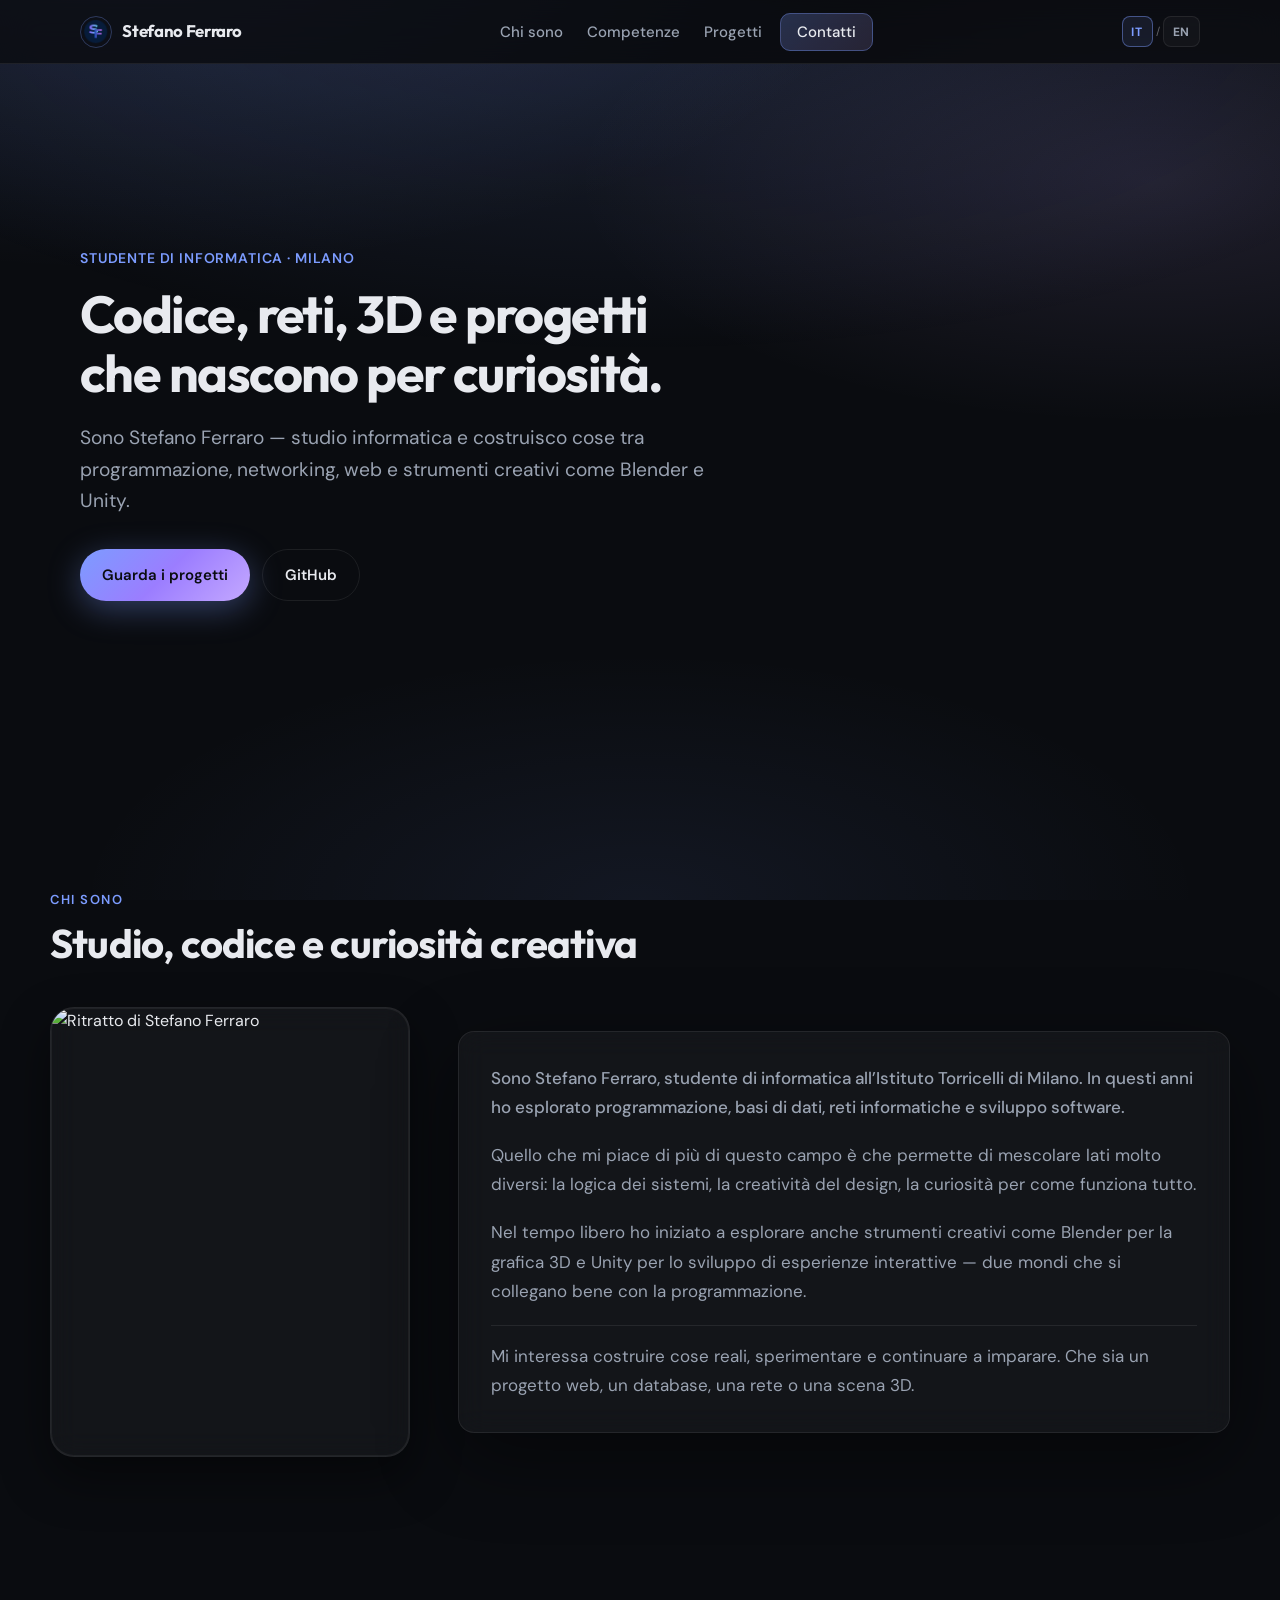
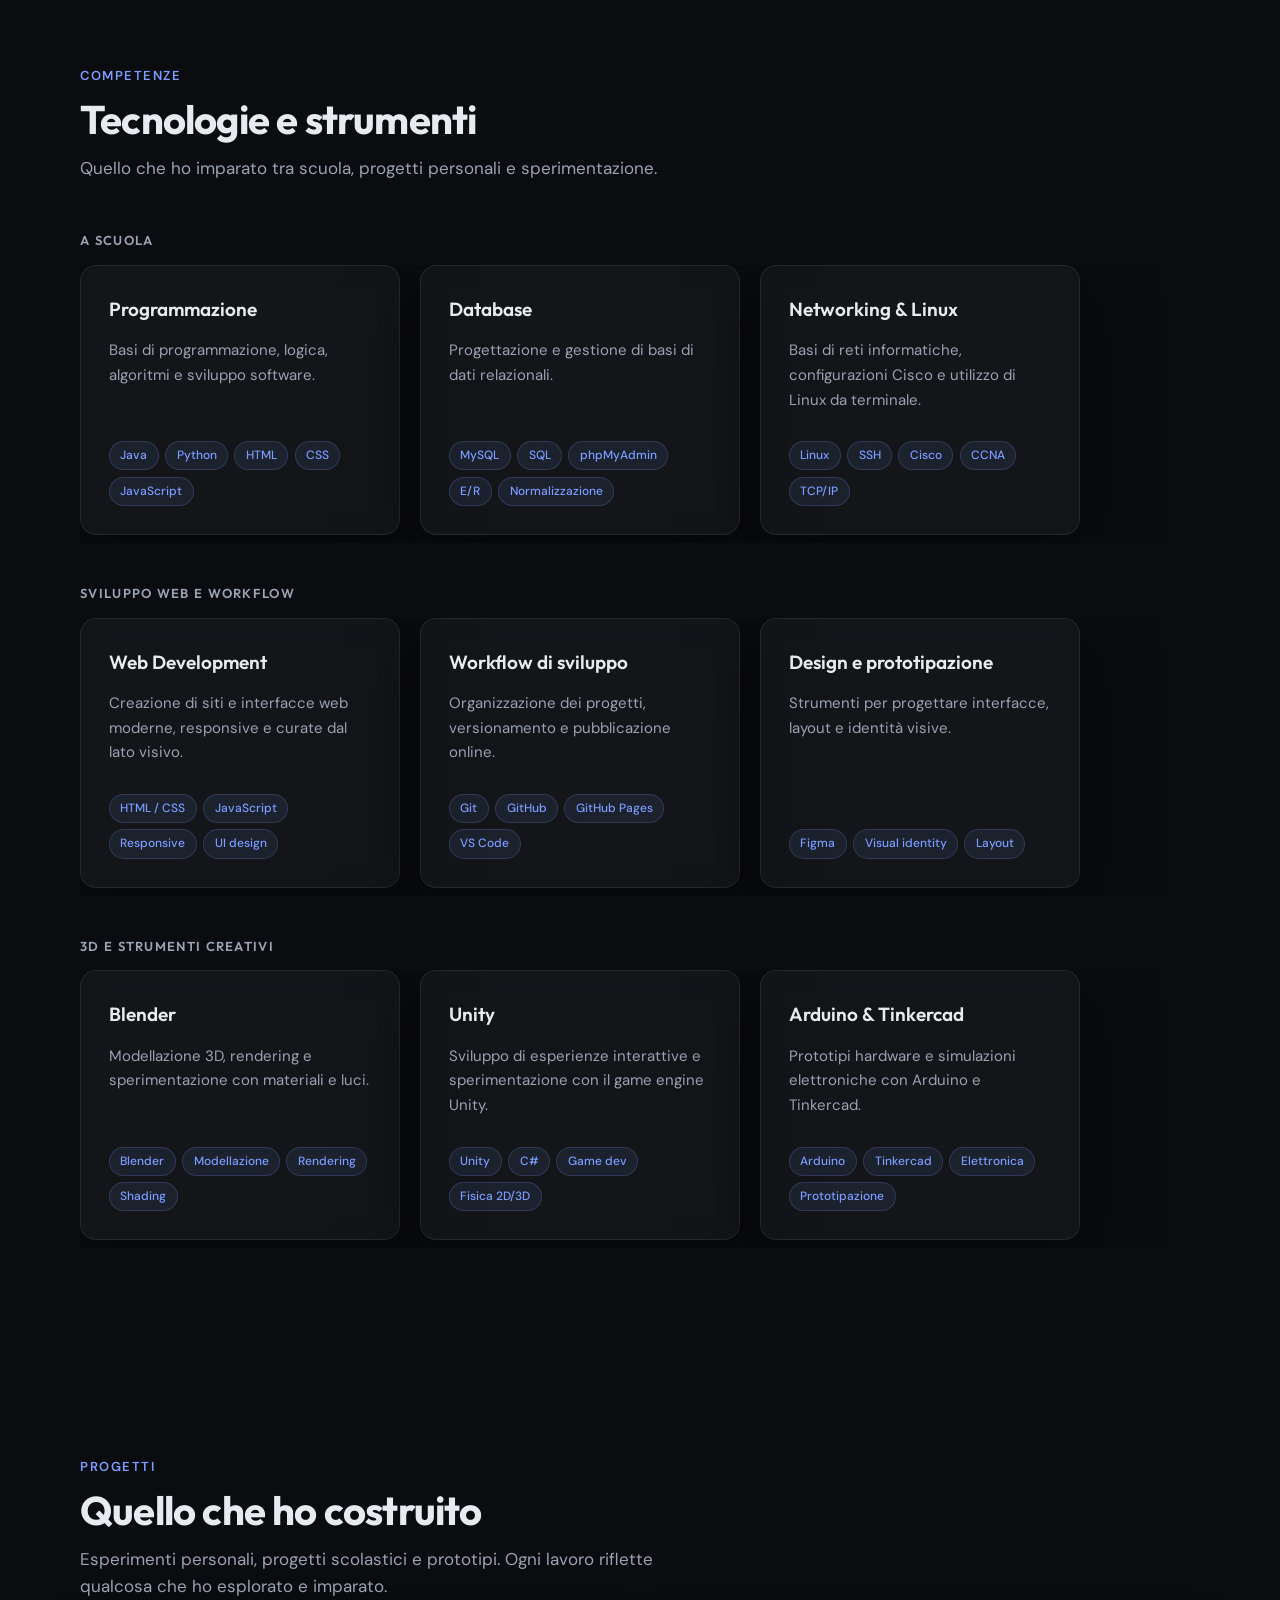
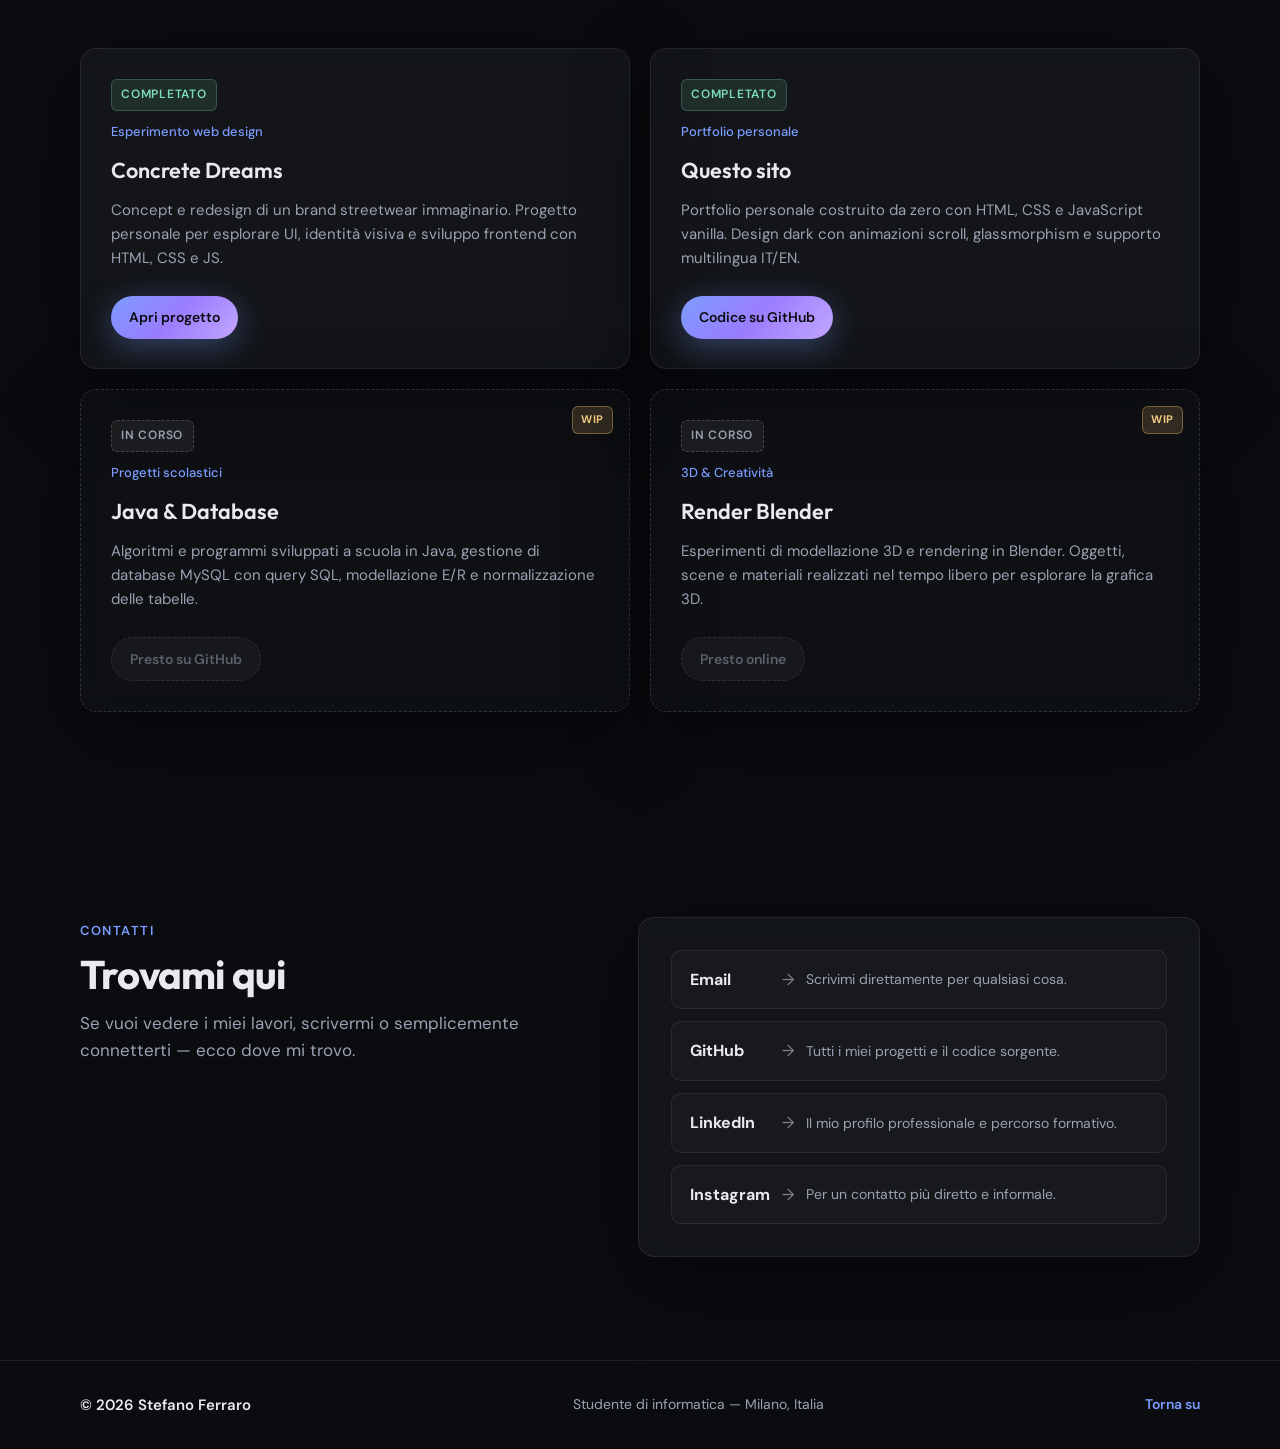
==== commit eb124658: "Changed the portfolio to the new one" ====
--- a/index.html
+++ b/index.html
@@ -5,9 +5,9 @@
     <meta name="viewport" content="width=device-width, initial-scale=1.0" />
     <meta
       name="description"
-      content="Stefano Ferraro — siti web moderni per brand e attività locali. Web design e sviluppo."
+      content="Stefano Ferraro — studente di informatica appassionato di sviluppo, networking, 3D e tecnologia creativa."
     />
-    <title>Stefano Ferraro | Web Design &amp; Sviluppo</title>
+    <title>Stefano Ferraro | Studente & Developer</title>
     <link rel="preconnect" href="https://fonts.googleapis.com" />
     <link rel="preconnect" href="https://fonts.gstatic.com" crossorigin />
     <link
@@ -19,7 +19,6 @@
   </head>
   <body>
     <a class="skip-link" href="#main" data-i18n="skip.content">Vai al contenuto</a>
-    <!-- id="top" must stay at document start so "Torna su" (#top) scrolls to page top reliably -->
     <div id="top" class="anchor-top"></div>
 
     <header class="site-header">
@@ -30,8 +29,7 @@
         </a>
         <ul class="nav__menu" id="nav-menu">
           <li><a class="nav__link" href="#about" data-i18n="nav.about">Chi sono</a></li>
-          <li><a class="nav__link" href="#services" data-i18n="nav.services">Servizi</a></li>
-          <li><a class="nav__link" href="#process" data-i18n="nav.process">Processo</a></li>
+          <li><a class="nav__link" href="#skills" data-i18n="nav.skills">Competenze</a></li>
           <li><a class="nav__link" href="#projects" data-i18n="nav.projects">Progetti</a></li>
           <li><a class="nav__link nav__link--cta" href="#contact" data-i18n="nav.contact">Contatti</a></li>
         </ul>
@@ -59,40 +57,47 @@
     </header>
 
     <main id="main">
+
+      <!-- ─── HERO ─────────────────────────────────────────────────────────── -->
       <section class="hero section" aria-labelledby="hero-title">
         <div class="hero__bg" aria-hidden="true"></div>
         <div class="container hero__inner">
           <p class="hero__eyebrow reveal" data-reveal data-i18n="hero.eyebrow">
-            Web design &amp; sviluppo
+            Studente di Informatica · Milano
           </p>
           <h1 id="hero-title" class="hero__title reveal" data-reveal data-i18n="hero.title">
-            Creo siti web moderni per brand e attività locali.
+            Codice, reti, 3D e progetti che nascono per curiosità.
           </h1>
           <p class="hero__subtitle reveal" data-reveal data-i18n="hero.subtitle">
-            Aiuto piccoli business, locali e progetti creativi ad avere una presenza online più
-            professionale, chiara e facile da usare.
+            Sono Stefano Ferraro — studio informatica e costruisco cose tra programmazione,
+            networking, web e strumenti creativi come Blender e Unity.
           </p>
           <div class="hero__actions reveal" data-reveal>
-            <a class="btn btn--primary" href="#projects" data-i18n="hero.cta.projects"
-              >Guarda i progetti</a
-            >
-            <a class="btn btn--ghost" href="#contact" data-i18n="hero.cta.contact">Contattami</a>
+            <a class="btn btn--primary" href="#projects" data-i18n="hero.cta.projects">Guarda i progetti</a>
+            <a
+              class="btn btn--ghost"
+              href="https://github.com/stefano-ferraro"
+              target="_blank"
+              rel="noopener noreferrer"
+              data-i18n="hero.cta.github"
+            >GitHub</a>
           </div>
         </div>
       </section>
 
+      <!-- ─── ABOUT ─────────────────────────────────────────────────────────── -->
       <section class="section about" id="about" aria-labelledby="about-title">
         <div class="container">
           <div class="section__head reveal" data-reveal>
             <span class="section__label" data-i18n="about.label">Chi sono</span>
             <h2 id="about-title" class="section__title" data-i18n="about.title">
-              Informatica, web e identità digitale
+              Studio, codice e curiosità creativa
             </h2>
           </div>
           <div class="about__grid about-grid">
             <!--
-              IMPORTANTE: sostituisci assets/stefano-profile.jpg con la tua foto reale (stesso percorso o aggiorna src).
-              Dimensioni consigliate: almeno 800×1000 px, formato JPG o WebP, ritratto.
+              Sostituisci assets/stefano-profile.jpg con la tua foto reale.
+              Dimensioni consigliate: almeno 800×1000 px, ritratto JPG/WebP.
             -->
             <div class="glass-card about__photo profile-card about-photo reveal" data-reveal>
               <img
@@ -108,23 +113,23 @@
             <div class="about__text-col reveal" data-reveal>
               <div class="glass-card about__copy">
                 <p class="about__lead" data-i18n="about.p1">
-                  Sono Stefano Ferraro, ho 20 anni e sono uno studente di informatica. Ho studiato
-                  presso l’Istituto Torricelli di Milano, dove ho approfondito programmazione, basi
-                  di dati, reti e sviluppo software.
+                  Sono Stefano Ferraro, studente di informatica all'Istituto Torricelli di Milano.
+                  In questi anni ho esplorato programmazione, basi di dati, reti informatiche e
+                  sviluppo software.
                 </p>
                 <p data-i18n="about.p2">
-                  Nel tempo ho sviluppato un forte interesse per il web design, la comunicazione
-                  digitale e la creazione di siti moderni per attività locali, brand e piccoli
-                  progetti.
+                  Quello che mi piace di più di questo campo è che permette di mescolare lati molto
+                  diversi: la logica dei sistemi, la creatività del design, la curiosità per come
+                  funziona tutto.
                 </p>
                 <p data-i18n="about.p3">
-                  Mi piace unire competenze tecniche e gusto visivo: non mi interessa solo creare un
-                  sito che funzioni, ma anche costruire un’esperienza chiara, ordinata e coerente
-                  con l’identità di chi la usa.
+                  Nel tempo libero ho iniziato a esplorare anche strumenti creativi come Blender per
+                  la grafica 3D e Unity per lo sviluppo di esperienze interattive — due mondi che si
+                  collegano bene con la programmazione.
                 </p>
                 <p class="about__closing" data-i18n="about.p4">
-                  Oltre all’informatica, sono appassionato di tecnologia, design, contenuti digitali,
-                  brand emergenti e progetti creativi.
+                  Mi interessa costruire cose reali, sperimentare e continuare a imparare. Che sia
+                  un progetto web, un database, una rete o una scena 3D.
                 </p>
               </div>
             </div>
@@ -132,20 +137,26 @@
         </div>
       </section>
 
+      <!-- ─── SKILLS ────────────────────────────────────────────────────────── -->
       <section class="section skills" id="skills" aria-labelledby="skills-title">
         <div class="container">
           <div class="section__head reveal" data-reveal>
             <span class="section__label" data-i18n="skills.label">Competenze</span>
-            <h2 id="skills-title" class="section__title" data-i18n="skills.title">Le mie competenze</h2>
-            <p class="section__lead" data-i18n="skills.subtitle">Un mix tra competenze apprese a scuola e abilità sviluppate attraverso progetti personali, pratica e sperimentazione.</p>
-          </div>
-
+            <h2 id="skills-title" class="section__title" data-i18n="skills.title">Tecnologie e strumenti</h2>
+            <p class="section__lead" data-i18n="skills.subtitle">
+              Quello che ho imparato tra scuola, progetti personali e sperimentazione.
+            </p>
+          </div>
+
+          <!-- School -->
           <div class="skills__group reveal" data-reveal>
-            <h3 class="skills__group-title" data-i18n="skills.school.title">Competenze apprese a scuola</h3>
+            <h3 class="skills__group-title" data-i18n="skills.school.title">A scuola</h3>
             <div class="skills__row" tabindex="0" data-i18n-aria-label="skills.school.aria">
               <article class="glass-card skill-card">
                 <h4 class="skill-card__title" data-i18n="skills.s1.title">Programmazione</h4>
-                <p class="skill-card__desc" data-i18n="skills.s1.desc">Basi di programmazione, logica, algoritmi e sviluppo software.</p>
+                <p class="skill-card__desc" data-i18n="skills.s1.desc">
+                  Basi di programmazione, logica, algoritmi e sviluppo software.
+                </p>
                 <ul class="skill-card__badges" aria-label="tecnologie">
                   <li class="skill-badge">Java</li>
                   <li class="skill-badge">Python</li>
@@ -156,7 +167,9 @@
               </article>
               <article class="glass-card skill-card">
                 <h4 class="skill-card__title" data-i18n="skills.s2.title">Database</h4>
-                <p class="skill-card__desc" data-i18n="skills.s2.desc">Progettazione e gestione di basi di dati relazionali.</p>
+                <p class="skill-card__desc" data-i18n="skills.s2.desc">
+                  Progettazione e gestione di basi di dati relazionali.
+                </p>
                 <ul class="skill-card__badges" aria-label="tecnologie">
                   <li class="skill-badge">MySQL</li>
                   <li class="skill-badge">SQL</li>
@@ -167,48 +180,100 @@
               </article>
               <article class="glass-card skill-card">
                 <h4 class="skill-card__title" data-i18n="skills.s3.title">Networking &amp; Linux</h4>
-                <p class="skill-card__desc" data-i18n="skills.s3.desc">Basi di reti informatiche, configurazioni essenziali e utilizzo di Linux da terminale.</p>
+                <p class="skill-card__desc" data-i18n="skills.s3.desc">
+                  Basi di reti informatiche, configurazioni Cisco e utilizzo di Linux da terminale.
+                </p>
                 <ul class="skill-card__badges" aria-label="tecnologie">
                   <li class="skill-badge">Linux</li>
                   <li class="skill-badge">SSH</li>
                   <li class="skill-badge">Cisco</li>
-                </ul>
-              </article>
-            </div>
-          </div>
-
+                  <li class="skill-badge">CCNA</li>
+                  <li class="skill-badge">TCP/IP</li>
+                </ul>
+              </article>
+            </div>
+          </div>
+
+          <!-- Web / Dev -->
           <div class="skills__group reveal" data-reveal>
-            <h3 class="skills__group-title" data-i18n="skills.personal.title">Competenze personali</h3>
+            <h3 class="skills__group-title" data-i18n="skills.personal.title">Sviluppo web e workflow</h3>
             <div class="skills__row" tabindex="0" data-i18n-aria-label="skills.personal.aria">
               <article class="glass-card skill-card">
-                <h4 class="skill-card__title" data-i18n="skills.p1.title">Web Design</h4>
-                <p class="skill-card__desc" data-i18n="skills.p1.desc">Creazione di interfacce moderne, responsive e curate dal punto di vista visivo.</p>
-                <ul class="skill-card__badges" aria-label="tecnologie">
-                  <li class="skill-badge">Responsive design</li>
-                  <li class="skill-badge">UI basics</li>
-                  <li class="skill-badge">Landing page</li>
-                  <li class="skill-badge">Portfolio</li>
+                <h4 class="skill-card__title" data-i18n="skills.p1.title">Web Development</h4>
+                <p class="skill-card__desc" data-i18n="skills.p1.desc">
+                  Creazione di siti e interfacce web moderne, responsive e curate dal lato visivo.
+                </p>
+                <ul class="skill-card__badges" aria-label="tecnologie">
+                  <li class="skill-badge">HTML / CSS</li>
+                  <li class="skill-badge">JavaScript</li>
+                  <li class="skill-badge">Responsive</li>
+                  <li class="skill-badge">UI design</li>
                 </ul>
               </article>
               <article class="glass-card skill-card">
                 <h4 class="skill-card__title" data-i18n="skills.p2.title">Workflow di sviluppo</h4>
-                <p class="skill-card__desc" data-i18n="skills.p2.desc">Organizzazione dei progetti, versionamento e pubblicazione online.</p>
+                <p class="skill-card__desc" data-i18n="skills.p2.desc">
+                  Organizzazione dei progetti, versionamento e pubblicazione online.
+                </p>
                 <ul class="skill-card__badges" aria-label="tecnologie">
                   <li class="skill-badge">Git</li>
                   <li class="skill-badge">GitHub</li>
                   <li class="skill-badge">GitHub Pages</li>
                   <li class="skill-badge">VS Code</li>
-                  <li class="skill-badge">Cursor</li>
-                </ul>
-              </article>
-              <article class="glass-card skill-card">
-                <h4 class="skill-card__title" data-i18n="skills.p3.title">Brand e contenuti digitali</h4>
-                <p class="skill-card__desc" data-i18n="skills.p3.desc">Interesse per identità visiva, comunicazione digitale e progetti creativi.</p>
-                <ul class="skill-card__badges" aria-label="tecnologie">
-                  <li class="skill-badge">Shopify basics</li>
+                </ul>
+              </article>
+              <article class="glass-card skill-card">
+                <h4 class="skill-card__title" data-i18n="skills.p3.title">Design e prototipazione</h4>
+                <p class="skill-card__desc" data-i18n="skills.p3.desc">
+                  Strumenti per progettare interfacce, layout e identità visive.
+                </p>
+                <ul class="skill-card__badges" aria-label="tecnologie">
                   <li class="skill-badge">Figma</li>
-                  <li class="skill-badge">Content design</li>
                   <li class="skill-badge">Visual identity</li>
+                  <li class="skill-badge">Layout</li>
+                </ul>
+              </article>
+            </div>
+          </div>
+
+          <!-- Creative / 3D -->
+          <div class="skills__group reveal" data-reveal>
+            <h3 class="skills__group-title" data-i18n="skills.creative.title">3D e strumenti creativi</h3>
+            <div class="skills__row" tabindex="0" data-i18n-aria-label="skills.creative.aria">
+              <article class="glass-card skill-card">
+                <h4 class="skill-card__title" data-i18n="skills.c1.title">Blender</h4>
+                <p class="skill-card__desc" data-i18n="skills.c1.desc">
+                  Modellazione 3D, rendering e sperimentazione con materiali e luci.
+                </p>
+                <ul class="skill-card__badges" aria-label="tecnologie">
+                  <li class="skill-badge">Blender</li>
+                  <li class="skill-badge" data-i18n="skills.c1.badge.modeling">Modellazione</li>
+                  <li class="skill-badge">Rendering</li>
+                  <li class="skill-badge">Shading</li>
+                </ul>
+              </article>
+              <article class="glass-card skill-card">
+                <h4 class="skill-card__title" data-i18n="skills.c2.title">Unity</h4>
+                <p class="skill-card__desc" data-i18n="skills.c2.desc">
+                  Sviluppo di esperienze interattive e sperimentazione con il game engine Unity.
+                </p>
+                <ul class="skill-card__badges" aria-label="tecnologie">
+                  <li class="skill-badge">Unity</li>
+                  <li class="skill-badge">C#</li>
+                  <li class="skill-badge" data-i18n="skills.c2.badge.gamedev">Game dev</li>
+                  <li class="skill-badge" data-i18n="skills.c2.badge.physics">Fisica 2D/3D</li>
+                </ul>
+              </article>
+              <article class="glass-card skill-card">
+                <h4 class="skill-card__title" data-i18n="skills.c3.title">Arduino &amp; Tinkercad</h4>
+                <p class="skill-card__desc" data-i18n="skills.c3.desc">
+                  Prototipi hardware e simulazioni elettroniche con Arduino e Tinkercad.
+                </p>
+                <ul class="skill-card__badges" aria-label="tecnologie">
+                  <li class="skill-badge">Arduino</li>
+                  <li class="skill-badge">Tinkercad</li>
+                  <li class="skill-badge" data-i18n="skills.c3.badge.electronics">Elettronica</li>
+                  <li class="skill-badge" data-i18n="skills.c3.badge.proto">Prototipazione</li>
                 </ul>
               </article>
             </div>
@@ -216,131 +281,32 @@
         </div>
       </section>
 
-      <section class="section services" id="services" aria-labelledby="services-title">
-        <div class="container">
-          <div class="section__head reveal" data-reveal>
-            <span class="section__label" data-i18n="services.label">Servizi</span>
-            <h2 id="services-title" class="section__title" data-i18n="services.title">
-              Cosa posso fare per te
-            </h2>
-            <p class="section__lead" data-i18n="services.lead">
-              Soluzioni su misura per chi vuole comparire online in modo professionale, senza
-              complicazioni inutili.
-            </p>
-          </div>
-          <div class="services__grid">
-            <article class="glass-card service-card reveal" data-reveal>
-              <div class="service-card__icon" aria-hidden="true">01</div>
-              <h3 class="service-card__title" data-i18n="services.1.title">Landing page</h3>
-              <p class="service-card__text" data-i18n="services.1.text">
-                Una pagina completa per presentare attività, servizi, contatti, orari e posizione.
-              </p>
-            </article>
-            <article class="glass-card service-card reveal" data-reveal>
-              <div class="service-card__icon" aria-hidden="true">02</div>
-              <h3 class="service-card__title" data-i18n="services.2.title">Redesign sito</h3>
-              <p class="service-card__text" data-i18n="services.2.text">
-                Rinnovo siti esistenti rendendoli più moderni, ordinati e adatti al mobile.
-              </p>
-            </article>
-            <article class="glass-card service-card reveal" data-reveal>
-              <div class="service-card__icon" aria-hidden="true">03</div>
-              <h3 class="service-card__title" data-i18n="services.3.title">Siti per brand</h3>
-              <p class="service-card__text" data-i18n="services.3.text">
-                Creo pagine con uno stile visivo forte per brand, prodotti e progetti creativi.
-              </p>
-            </article>
-          </div>
-        </div>
-      </section>
-
-      <section class="section process" id="process" aria-labelledby="process-title">
-        <div class="container container--narrow">
-          <div class="section__head reveal section__head--center" data-reveal>
-            <span class="section__label" data-i18n="process.label">Come lavoro</span>
-            <h2 id="process-title" class="section__title" data-i18n="process.title">
-              Processo di lavoro
-            </h2>
-          </div>
-          <ol class="process__timeline">
-            <li class="process-step process-step--odd reveal" data-reveal>
-              <article class="glass-card process-card">
-                <h3 class="process-card__heading">
-                  <span class="process-card__num">01</span>
-                  <span class="process-card__title" data-i18n="process.s1.title">Analisi</span>
-                </h3>
-                <p class="process-card__text" data-i18n="process.s1.text">
-                  Capisco obiettivo, stile, contenuti necessari e risultato che il sito deve
-                  ottenere.
-                </p>
-              </article>
-            </li>
-            <li class="process-step process-step--even reveal" data-reveal>
-              <article class="glass-card process-card">
-                <h3 class="process-card__heading">
-                  <span class="process-card__num">02</span>
-                  <span class="process-card__title" data-i18n="process.s2.title">Struttura</span>
-                </h3>
-                <p class="process-card__text" data-i18n="process.s2.text">
-                  Organizzo le sezioni, il flusso della pagina e le informazioni più importanti.
-                </p>
-              </article>
-            </li>
-            <li class="process-step process-step--odd reveal" data-reveal>
-              <article class="glass-card process-card">
-                <h3 class="process-card__heading">
-                  <span class="process-card__num">03</span>
-                  <span class="process-card__title" data-i18n="process.s3.title"
-                    >Design e sviluppo</span
-                  >
-                </h3>
-                <p class="process-card__text" data-i18n="process.s3.text">
-                  Creo una versione moderna, responsive e coerente con l’identità dell’attività.
-                </p>
-              </article>
-            </li>
-            <li class="process-step process-step--even reveal" data-reveal>
-              <article class="glass-card process-card">
-                <h3 class="process-card__heading">
-                  <span class="process-card__num">04</span>
-                  <span class="process-card__title" data-i18n="process.s4.title"
-                    >Pubblicazione</span
-                  >
-                </h3>
-                <p class="process-card__text" data-i18n="process.s4.text">
-                  Pubblico il sito online, controllo mobile, link, performance e dettagli finali.
-                </p>
-              </article>
-            </li>
-          </ol>
-        </div>
-      </section>
-
+      <!-- ─── PROJECTS ──────────────────────────────────────────────────────── -->
       <section class="section projects" id="projects" aria-labelledby="projects-title">
         <div class="container">
           <div class="section__head reveal" data-reveal>
             <span class="section__label" data-i18n="projects.label">Progetti</span>
             <h2 id="projects-title" class="section__title" data-i18n="projects.title">
-              Lavori e demo
+              Quello che ho costruito
             </h2>
             <p class="section__lead" data-i18n="projects.lead">
-              Esempi e progetti in corso. Ogni card riflette uno stato reale del lavoro.
+              Esperimenti personali, progetti scolastici e prototipi. Ogni lavoro riflette qualcosa
+              che ho esplorato e imparato.
             </p>
           </div>
-          <div class="projects__grid">
+          <div class="projects__grid projects__grid--2col">
+
+            <!-- Concrete Dreams -->
             <article class="glass-card project-card project-card--done reveal" data-reveal>
               <span
                 class="project-card__status project-card__status--done"
                 data-i18n="projects.status.done"
-                >Demo completata</span
-              >
-              <p class="project-card__category" data-i18n="projects.1.cat">
-                Redesign brand streetwear
-              </p>
+              >Completato</span>
+              <p class="project-card__category" data-i18n="projects.1.cat">Esperimento web design</p>
               <h3 class="project-card__title">Concrete Dreams</h3>
               <p class="project-card__desc" data-i18n="projects.1.desc">
-                Redesign demo per un brand streetwear, con focus su estetica, identità visiva e
-                presentazione dei prodotti.
+                Concept e redesign di un brand streetwear immaginario. Progetto personale per
+                esplorare UI, identità visiva e sviluppo frontend con HTML, CSS e JS.
               </p>
               <a
                 class="btn btn--primary btn--sm"
@@ -348,74 +314,106 @@
                 target="_blank"
                 rel="noopener noreferrer"
                 data-i18n="projects.1.cta"
-                >Apri progetto</a
-              >
+              >Apri progetto</a>
             </article>
+
+            <!-- This portfolio -->
+            <article class="glass-card project-card project-card--done reveal" data-reveal>
+              <span
+                class="project-card__status project-card__status--done"
+                data-i18n="projects.status.done"
+              >Completato</span>
+              <p class="project-card__category" data-i18n="projects.2.cat">Portfolio personale</p>
+              <h3 class="project-card__title" data-i18n="projects.2.title">Questo sito</h3>
+              <p class="project-card__desc" data-i18n="projects.2.desc">
+                Portfolio personale costruito da zero con HTML, CSS e JavaScript vanilla. Design
+                dark con animazioni scroll, glassmorphism e supporto multilingua IT/EN.
+              </p>
+              <a
+                class="btn btn--primary btn--sm"
+                href="https://github.com/stefano-ferraro"
+                target="_blank"
+                rel="noopener noreferrer"
+                data-i18n="projects.2.cta"
+              >Codice su GitHub</a>
+            </article>
+
+            <!-- Java / Database school projects -->
             <article class="glass-card project-card project-card--wip reveal" data-reveal>
               <span
                 class="project-card__badge"
                 data-i18n="projects.wip.badge"
                 data-i18n-aria-label="projects.status.wip"
-                >WIP</span
-              >
+              >WIP</span>
               <span
                 class="project-card__status project-card__status--wip"
                 data-i18n="projects.status.wip"
-                >In corso</span
-              >
-              <p class="project-card__category" data-i18n="projects.2.cat">
-                Sito attività locale
+              >In corso</span>
+              <p class="project-card__category" data-i18n="projects.3.cat">Progetti scolastici</p>
+              <h3 class="project-card__title" data-i18n="projects.3.title">Java &amp; Database</h3>
+              <p class="project-card__desc" data-i18n="projects.3.desc">
+                Algoritmi e programmi sviluppati a scuola in Java, gestione di database MySQL con
+                query SQL, modellazione E/R e normalizzazione delle tabelle.
               </p>
-              <h3 class="project-card__title" data-i18n="projects.2.title">In arrivo</h3>
-              <p class="project-card__desc" data-i18n="projects.2.desc">
-                Nuova landing page per un’attività locale. Il progetto verrà aggiunto appena
-                completato.
-              </p>
-              <span class="btn btn--disabled btn--sm" role="button" aria-disabled="true" data-i18n="projects.2.btn">In lavorazione</span>
+              <span
+                class="btn btn--disabled btn--sm"
+                role="button"
+                aria-disabled="true"
+                data-i18n="projects.3.btn"
+              >Presto su GitHub</span>
             </article>
+
+            <!-- Blender / 3D experiments -->
             <article class="glass-card project-card project-card--wip reveal" data-reveal>
               <span
                 class="project-card__badge"
                 data-i18n="projects.wip.badge"
                 data-i18n-aria-label="projects.status.wip"
-                >WIP</span
-              >
+              >WIP</span>
               <span
                 class="project-card__status project-card__status--wip"
                 data-i18n="projects.status.wip"
-                >In corso</span
-              >
-              <p class="project-card__category" data-i18n="projects.3.cat">
-                Sito brand creativo
+              >In corso</span>
+              <p class="project-card__category" data-i18n="projects.4.cat">3D &amp; Creatività</p>
+              <h3 class="project-card__title" data-i18n="projects.4.title">Render Blender</h3>
+              <p class="project-card__desc" data-i18n="projects.4.desc">
+                Esperimenti di modellazione 3D e rendering in Blender. Oggetti, scene e materiali
+                realizzati nel tempo libero per esplorare la grafica 3D.
               </p>
-              <h3 class="project-card__title" data-i18n="projects.3.title">In arrivo</h3>
-              <p class="project-card__desc" data-i18n="projects.3.desc">
-                Nuovo sito per brand o progetto creativo. Sezione riservata ai prossimi lavori.
-              </p>
-              <span class="btn btn--disabled btn--sm" role="button" aria-disabled="true" data-i18n="projects.3.btn">In lavorazione</span>
+              <span
+                class="btn btn--disabled btn--sm"
+                role="button"
+                aria-disabled="true"
+                data-i18n="projects.4.btn"
+              >Presto online</span>
             </article>
+
           </div>
         </div>
       </section>
 
+      <!-- ─── CONTACT ───────────────────────────────────────────────────────── -->
       <section class="section contact" id="contact" aria-labelledby="contact-title">
         <div class="container">
           <div class="contact__layout">
             <div class="section__head reveal" data-reveal>
               <span class="section__label" data-i18n="contact.label">Contatti</span>
               <h2 id="contact-title" class="section__title" data-i18n="contact.title">
-                Parliamo del tuo progetto
+                Trovami qui
               </h2>
               <p class="section__lead" data-i18n="contact.lead">
-                Scrivimi per una prima call o un preventivo: rispondo in tempi ragionevoli.
+                Se vuoi vedere i miei lavori, scrivermi o semplicemente connetterti — ecco dove mi trovo.
               </p>
             </div>
             <div class="glass-card contact__card contact-inner reveal" data-reveal>
               <div class="contact__actions">
-                <a class="contact-btn contact-link" href="mailto:hello@stefanoferraro.it">
+                <a class="contact-btn contact-link" href="mailto:stefanoferraro17@icloud.com">
                   <span class="contact-btn__label contact-link-title">Email</span>
                   <span class="contact-btn__arrow contact-link-arrow" aria-hidden="true">→</span>
-                  <span class="contact-btn__hint contact-link-text" data-i18n="contact.email.hint">Scrivimi per collaborazioni, progetti o informazioni.</span>
+                  <span
+                    class="contact-btn__hint contact-link-text"
+                    data-i18n="contact.email.hint"
+                  >Scrivimi direttamente per qualsiasi cosa.</span>
                 </a>
                 <a
                   class="contact-btn contact-link"
@@ -428,12 +426,11 @@
                   <span
                     class="contact-btn__hint contact-link-text"
                     data-i18n="contact.github.hint"
-                    >Dai un’occhiata ai miei progetti e al codice.</span
-                  >
+                  >Tutti i miei progetti e il codice sorgente.</span>
                 </a>
                 <a
                   class="contact-btn contact-link"
-                  href="https://www.linkedin.com/in/stefano-ferraro/"
+                  href="https://www.linkedin.com/in/stefano-angelo-ferraro"
                   target="_blank"
                   rel="noopener noreferrer"
                 >
@@ -442,8 +439,7 @@
                   <span
                     class="contact-btn__hint contact-link-text"
                     data-i18n="contact.linkedin.hint"
-                    >Connettiti con me per profilo, esperienze e opportunità.</span
-                  >
+                  >Il mio profilo professionale e percorso formativo.</span>
                 </a>
                 <a
                   class="contact-btn contact-link"
@@ -456,20 +452,20 @@
                   <span
                     class="contact-btn__hint contact-link-text"
                     data-i18n="contact.instagram.hint"
-                    >Scrivimi anche su Instagram per un contatto più diretto.</span
-                  >
+                  >Per un contatto più diretto e informale.</span>
                 </a>
               </div>
             </div>
           </div>
         </div>
       </section>
+
     </main>
 
     <footer class="footer">
       <div class="container footer__inner">
-<p class="footer__brand">© <span id="year"></span> Stefano Ferraro</p>
-        <p class="footer__tag" data-i18n="footer.tag">Web design &amp; sviluppo — Italia</p>
+        <p class="footer__brand">© <span id="year"></span> Stefano Ferraro</p>
+        <p class="footer__tag" data-i18n="footer.tag">Studente di informatica — Milano, Italia</p>
         <a class="footer__top" href="#top" data-i18n="footer.top">Torna su</a>
       </div>
     </footer>
--- a/style.css
+++ b/style.css
@@ -840,6 +840,10 @@
   .projects__grid {
     grid-template-columns: repeat(3, 1fr);
   }
+
+  .projects__grid--2col {
+    grid-template-columns: repeat(2, 1fr);
+  }
 }
 
 .project-card {
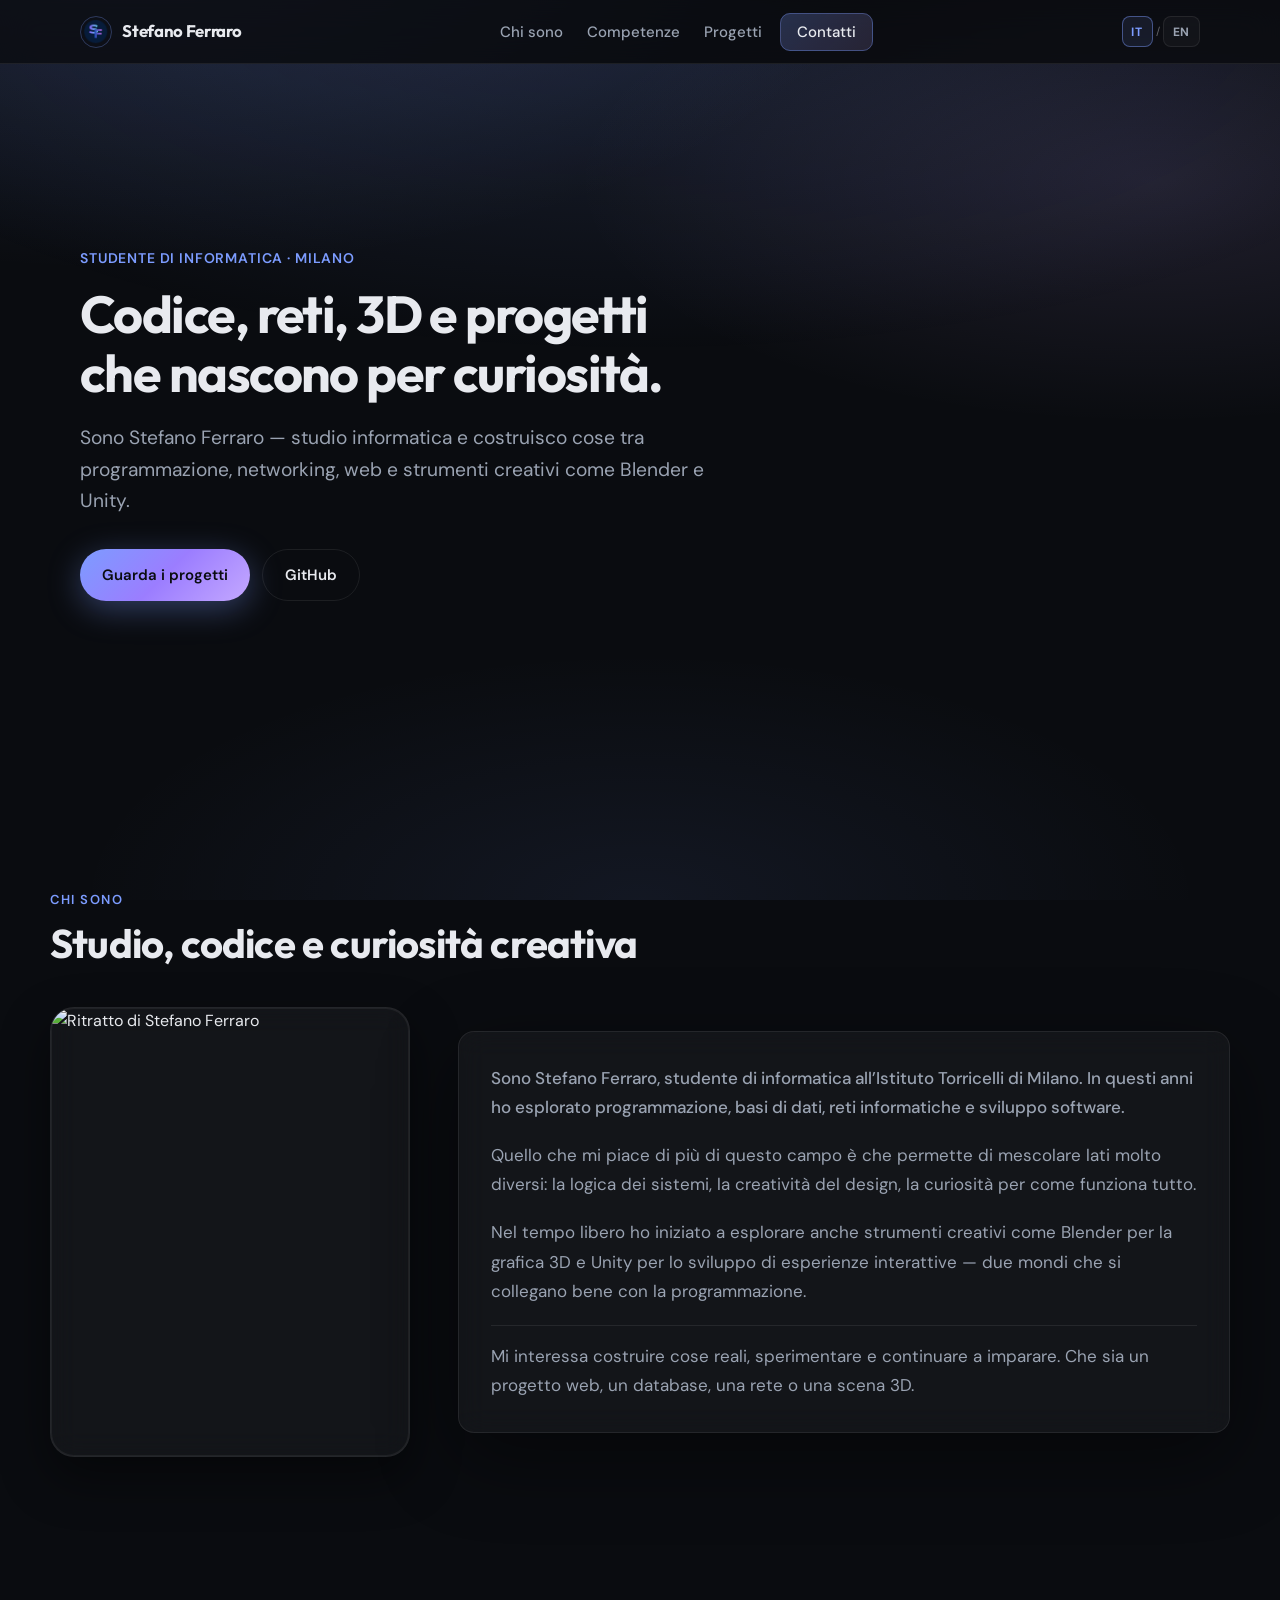
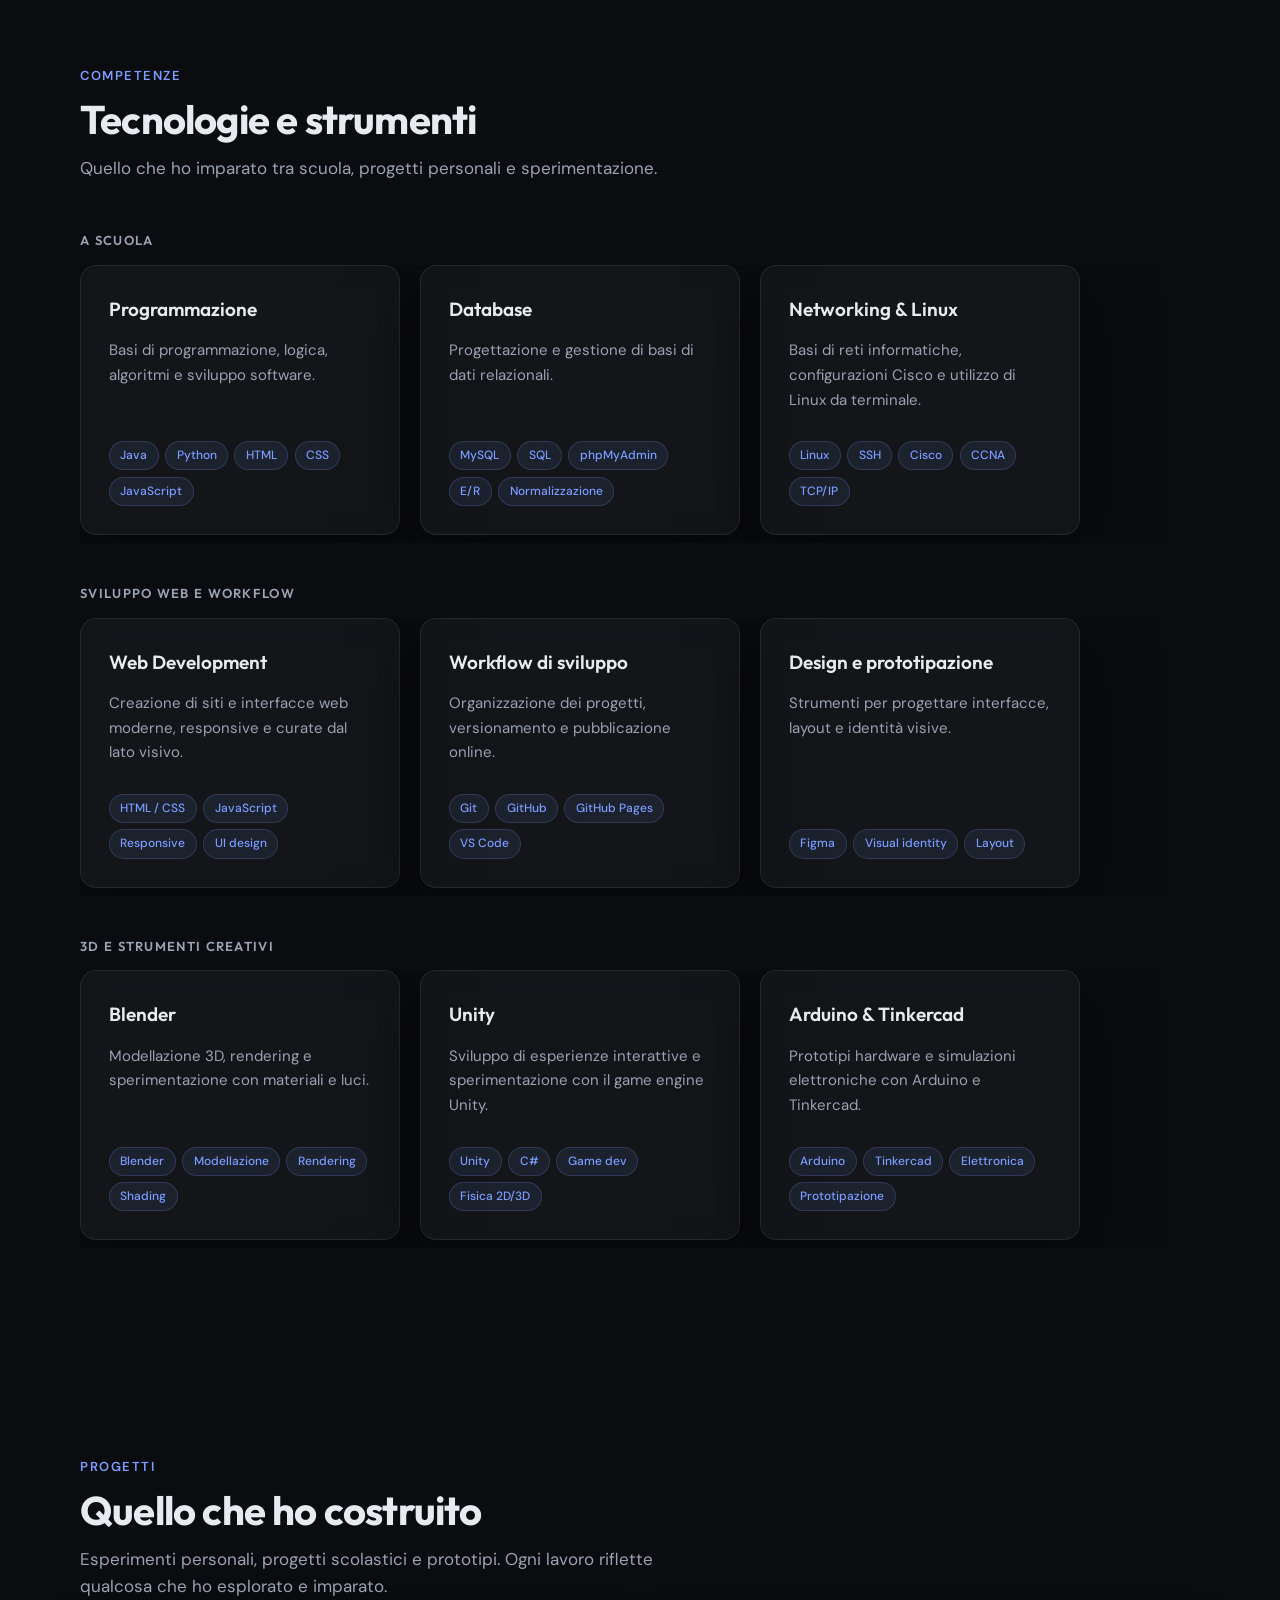
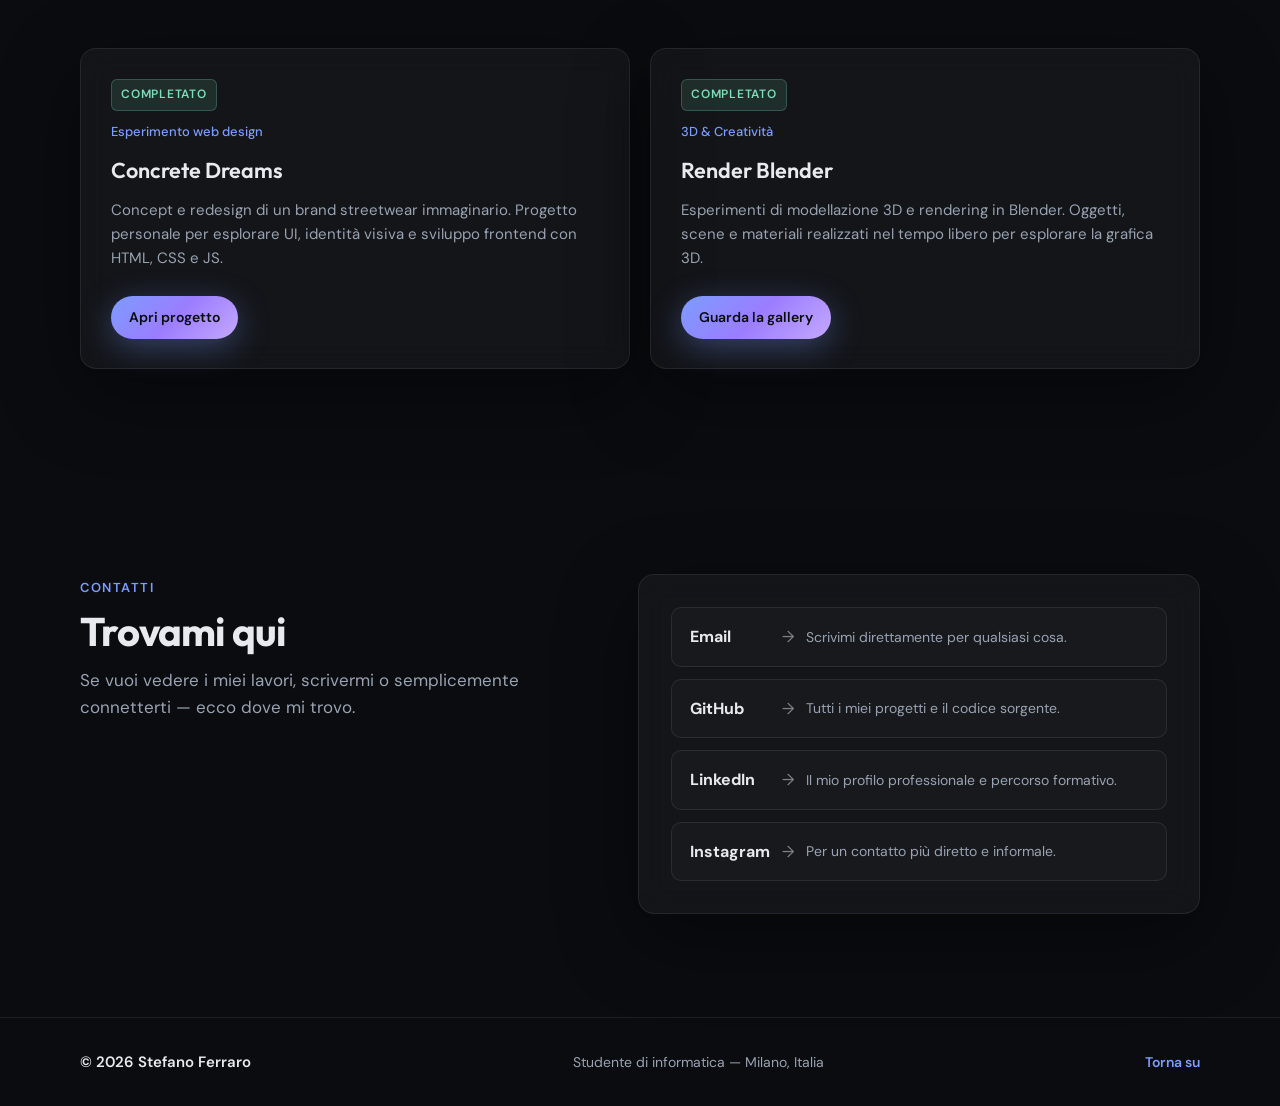
==== commit cb04154d: "Added the blender gallery" ====
--- a/index.html
+++ b/index.html
@@ -317,75 +317,23 @@
               >Apri progetto</a>
             </article>
 
-            <!-- This portfolio -->
+            <!-- Blender Gallery -->
             <article class="glass-card project-card project-card--done reveal" data-reveal>
               <span
                 class="project-card__status project-card__status--done"
                 data-i18n="projects.status.done"
               >Completato</span>
-              <p class="project-card__category" data-i18n="projects.2.cat">Portfolio personale</p>
-              <h3 class="project-card__title" data-i18n="projects.2.title">Questo sito</h3>
+              <p class="project-card__category" data-i18n="projects.2.cat">3D &amp; Creatività</p>
+              <h3 class="project-card__title" data-i18n="projects.2.title">Render Blender</h3>
               <p class="project-card__desc" data-i18n="projects.2.desc">
-                Portfolio personale costruito da zero con HTML, CSS e JavaScript vanilla. Design
-                dark con animazioni scroll, glassmorphism e supporto multilingua IT/EN.
+                Esperimenti di modellazione 3D e rendering in Blender. Oggetti, scene e materiali
+                realizzati nel tempo libero per esplorare la grafica 3D.
               </p>
               <a
                 class="btn btn--primary btn--sm"
-                href="https://github.com/stefano-ferraro"
-                target="_blank"
-                rel="noopener noreferrer"
+                href="blender/"
                 data-i18n="projects.2.cta"
-              >Codice su GitHub</a>
-            </article>
-
-            <!-- Java / Database school projects -->
-            <article class="glass-card project-card project-card--wip reveal" data-reveal>
-              <span
-                class="project-card__badge"
-                data-i18n="projects.wip.badge"
-                data-i18n-aria-label="projects.status.wip"
-              >WIP</span>
-              <span
-                class="project-card__status project-card__status--wip"
-                data-i18n="projects.status.wip"
-              >In corso</span>
-              <p class="project-card__category" data-i18n="projects.3.cat">Progetti scolastici</p>
-              <h3 class="project-card__title" data-i18n="projects.3.title">Java &amp; Database</h3>
-              <p class="project-card__desc" data-i18n="projects.3.desc">
-                Algoritmi e programmi sviluppati a scuola in Java, gestione di database MySQL con
-                query SQL, modellazione E/R e normalizzazione delle tabelle.
-              </p>
-              <span
-                class="btn btn--disabled btn--sm"
-                role="button"
-                aria-disabled="true"
-                data-i18n="projects.3.btn"
-              >Presto su GitHub</span>
-            </article>
-
-            <!-- Blender / 3D experiments -->
-            <article class="glass-card project-card project-card--wip reveal" data-reveal>
-              <span
-                class="project-card__badge"
-                data-i18n="projects.wip.badge"
-                data-i18n-aria-label="projects.status.wip"
-              >WIP</span>
-              <span
-                class="project-card__status project-card__status--wip"
-                data-i18n="projects.status.wip"
-              >In corso</span>
-              <p class="project-card__category" data-i18n="projects.4.cat">3D &amp; Creatività</p>
-              <h3 class="project-card__title" data-i18n="projects.4.title">Render Blender</h3>
-              <p class="project-card__desc" data-i18n="projects.4.desc">
-                Esperimenti di modellazione 3D e rendering in Blender. Oggetti, scene e materiali
-                realizzati nel tempo libero per esplorare la grafica 3D.
-              </p>
-              <span
-                class="btn btn--disabled btn--sm"
-                role="button"
-                aria-disabled="true"
-                data-i18n="projects.4.btn"
-              >Presto online</span>
+              >Guarda la gallery</a>
             </article>
 
           </div>
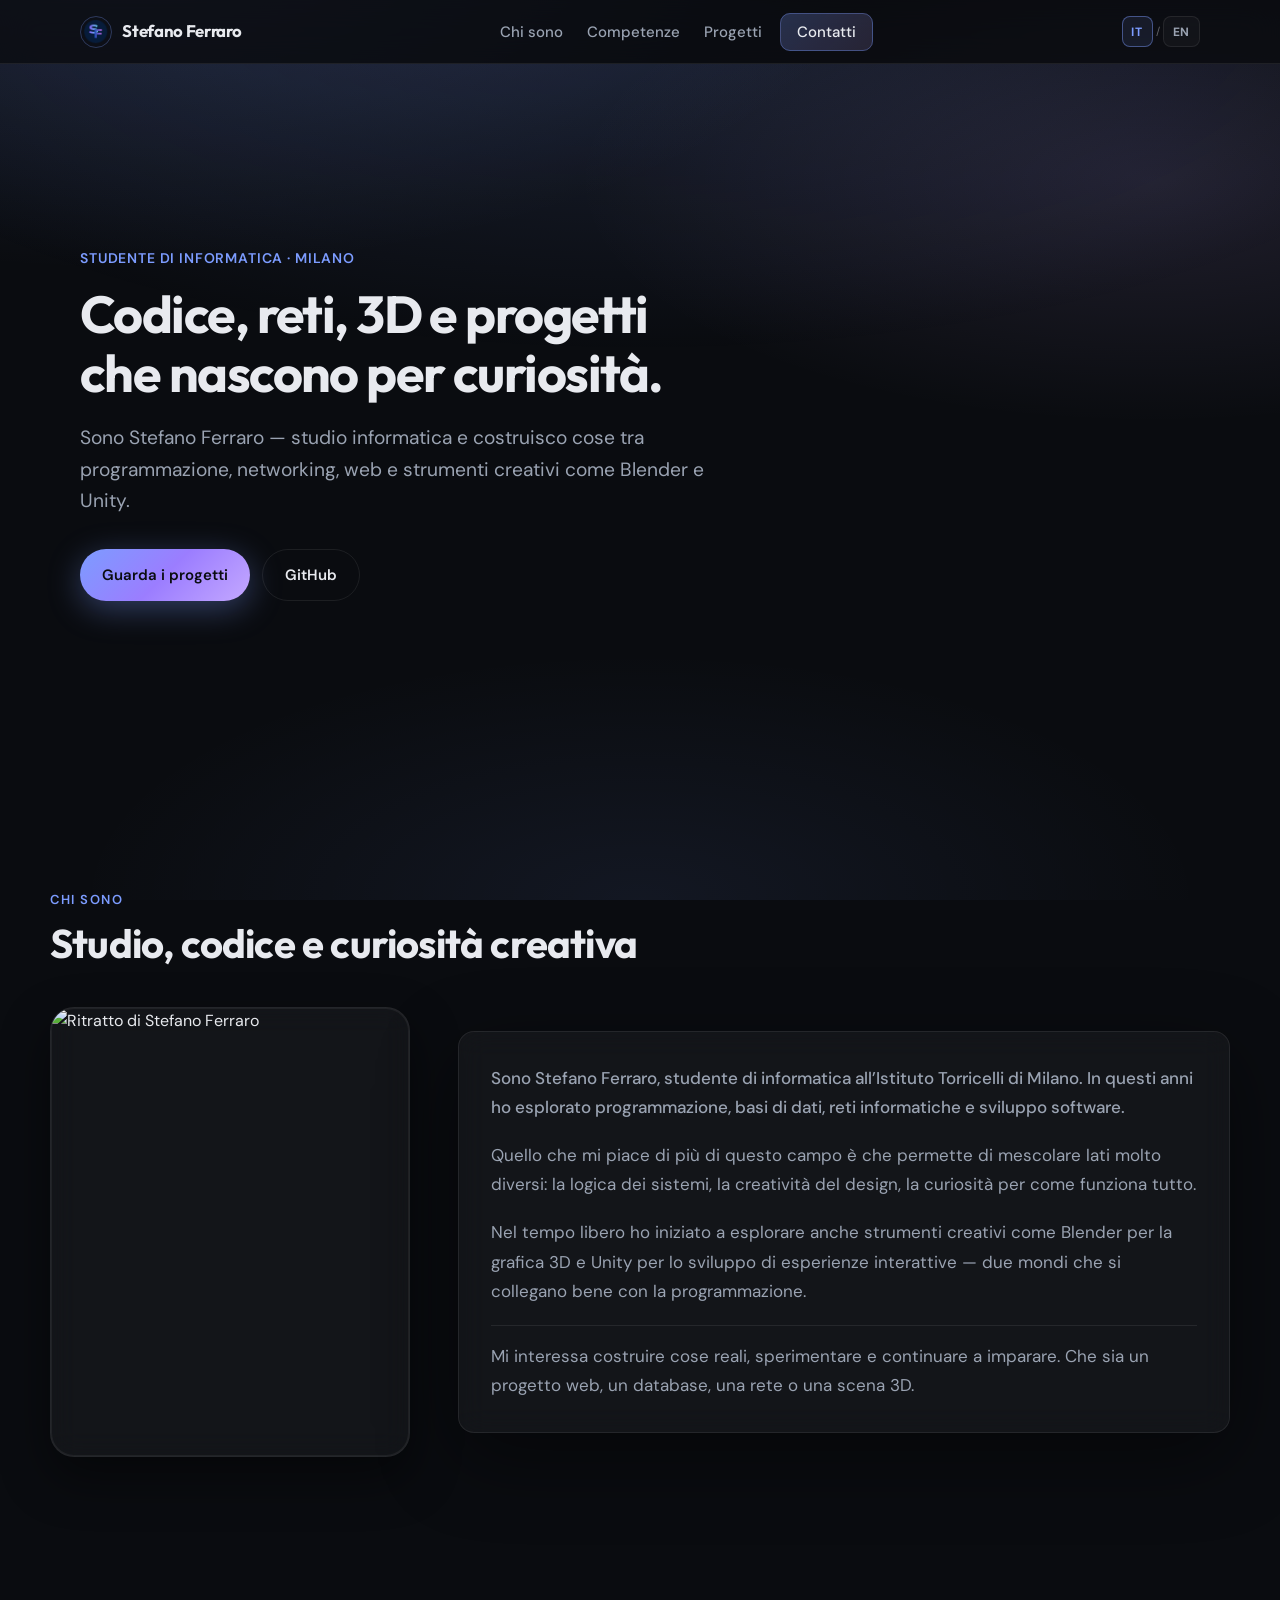
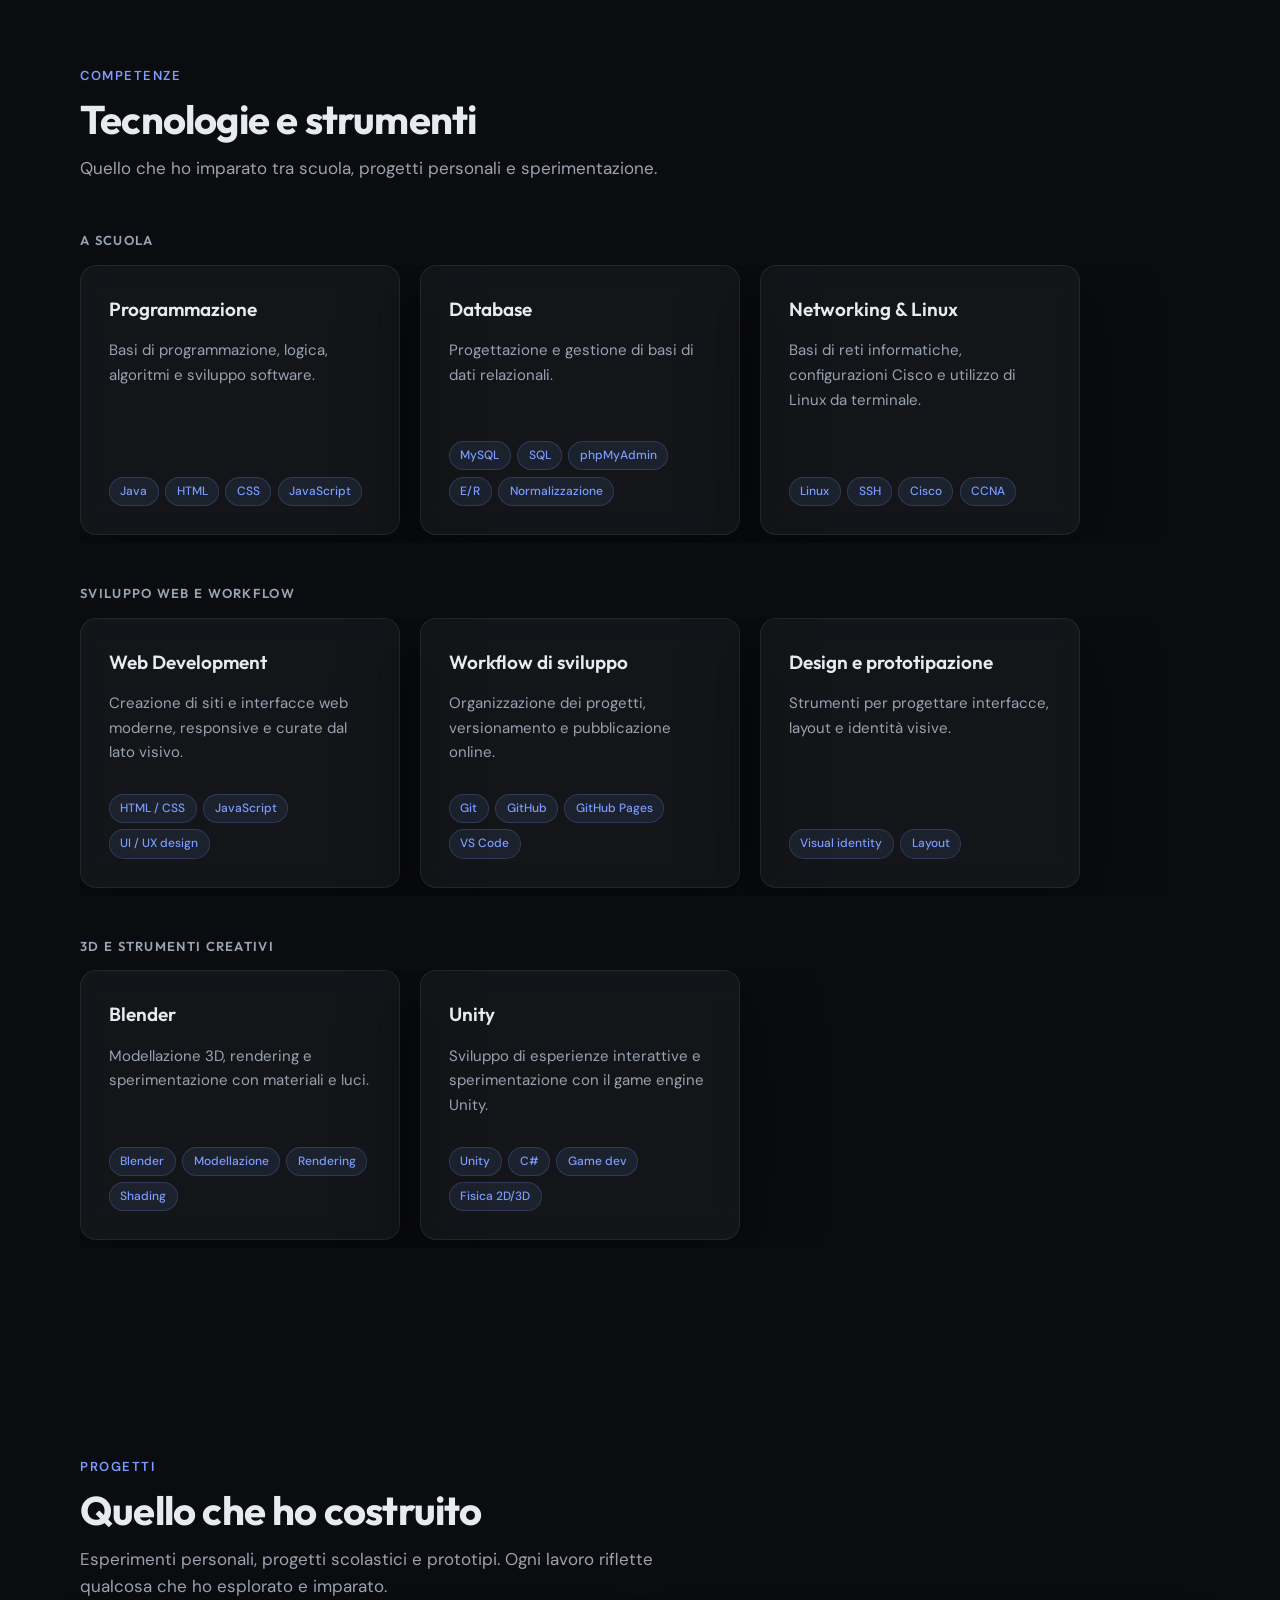
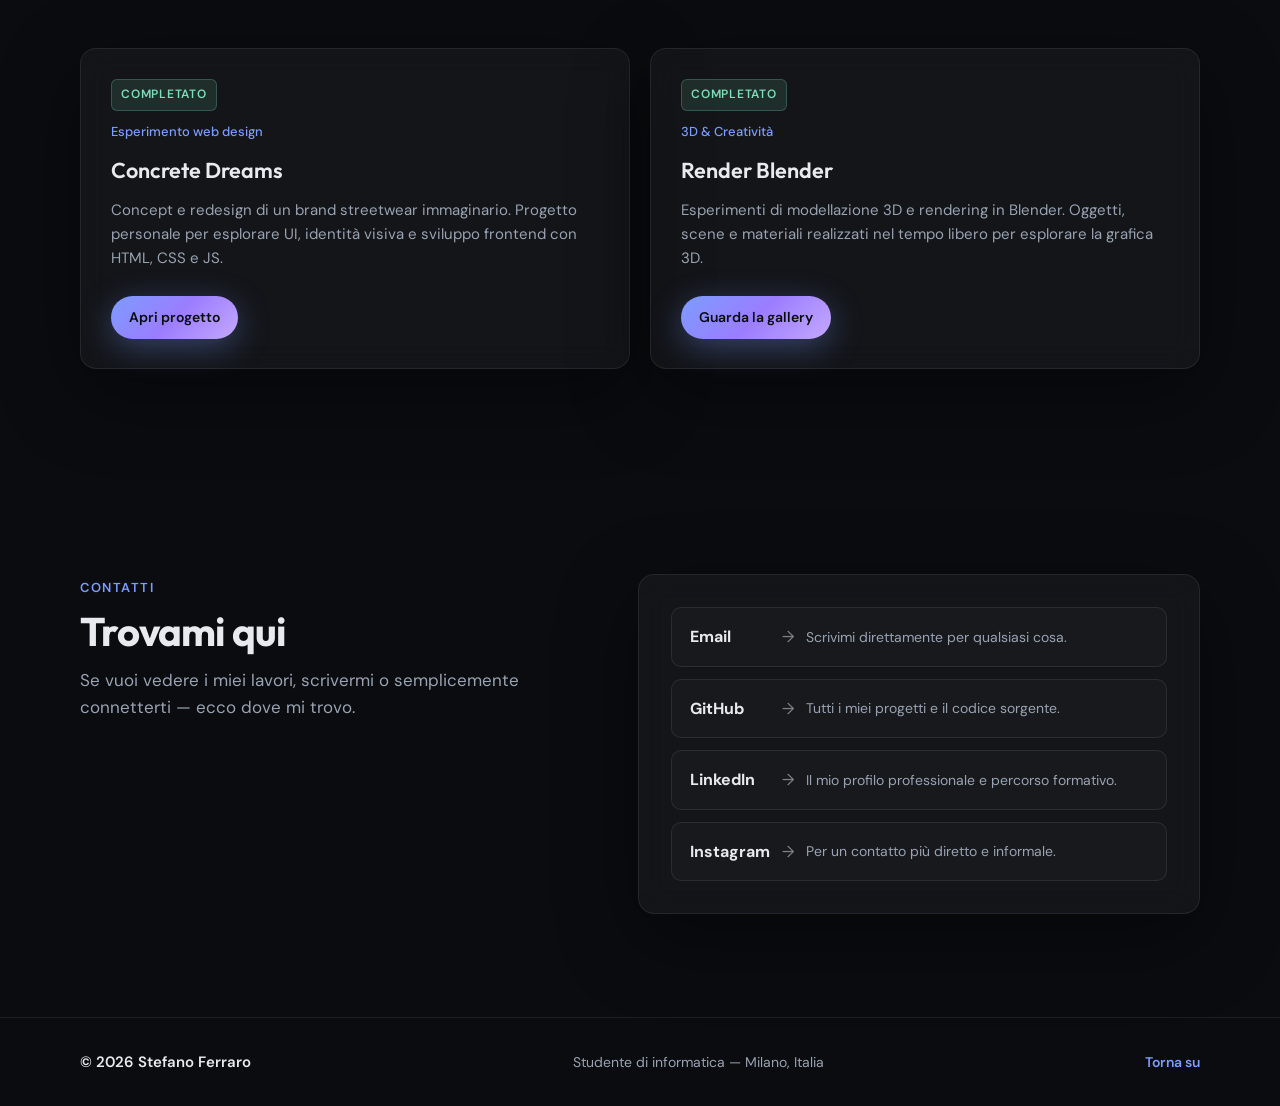
==== commit 8e60b6f7: "Minor changes to index.html" ====
--- a/index.html
+++ b/index.html
@@ -113,7 +113,7 @@
             <div class="about__text-col reveal" data-reveal>
               <div class="glass-card about__copy">
                 <p class="about__lead" data-i18n="about.p1">
-                  Sono Stefano Ferraro, studente di informatica all'Istituto Torricelli di Milano.
+                  Sono Stefano Ferraro, studente di informatica all'ITIS Evangelista Torricelli di Milano.
                   In questi anni ho esplorato programmazione, basi di dati, reti informatiche e
                   sviluppo software.
                 </p>
@@ -159,7 +159,6 @@
                 </p>
                 <ul class="skill-card__badges" aria-label="tecnologie">
                   <li class="skill-badge">Java</li>
-                  <li class="skill-badge">Python</li>
                   <li class="skill-badge">HTML</li>
                   <li class="skill-badge">CSS</li>
                   <li class="skill-badge">JavaScript</li>
@@ -188,7 +187,6 @@
                   <li class="skill-badge">SSH</li>
                   <li class="skill-badge">Cisco</li>
                   <li class="skill-badge">CCNA</li>
-                  <li class="skill-badge">TCP/IP</li>
                 </ul>
               </article>
             </div>
@@ -206,8 +204,7 @@
                 <ul class="skill-card__badges" aria-label="tecnologie">
                   <li class="skill-badge">HTML / CSS</li>
                   <li class="skill-badge">JavaScript</li>
-                  <li class="skill-badge">Responsive</li>
-                  <li class="skill-badge">UI design</li>
+                  <li class="skill-badge">UI / UX design</li>
                 </ul>
               </article>
               <article class="glass-card skill-card">
@@ -228,7 +225,6 @@
                   Strumenti per progettare interfacce, layout e identità visive.
                 </p>
                 <ul class="skill-card__badges" aria-label="tecnologie">
-                  <li class="skill-badge">Figma</li>
                   <li class="skill-badge">Visual identity</li>
                   <li class="skill-badge">Layout</li>
                 </ul>
@@ -262,18 +258,6 @@
                   <li class="skill-badge">C#</li>
                   <li class="skill-badge" data-i18n="skills.c2.badge.gamedev">Game dev</li>
                   <li class="skill-badge" data-i18n="skills.c2.badge.physics">Fisica 2D/3D</li>
-                </ul>
-              </article>
-              <article class="glass-card skill-card">
-                <h4 class="skill-card__title" data-i18n="skills.c3.title">Arduino &amp; Tinkercad</h4>
-                <p class="skill-card__desc" data-i18n="skills.c3.desc">
-                  Prototipi hardware e simulazioni elettroniche con Arduino e Tinkercad.
-                </p>
-                <ul class="skill-card__badges" aria-label="tecnologie">
-                  <li class="skill-badge">Arduino</li>
-                  <li class="skill-badge">Tinkercad</li>
-                  <li class="skill-badge" data-i18n="skills.c3.badge.electronics">Elettronica</li>
-                  <li class="skill-badge" data-i18n="skills.c3.badge.proto">Prototipazione</li>
                 </ul>
               </article>
             </div>
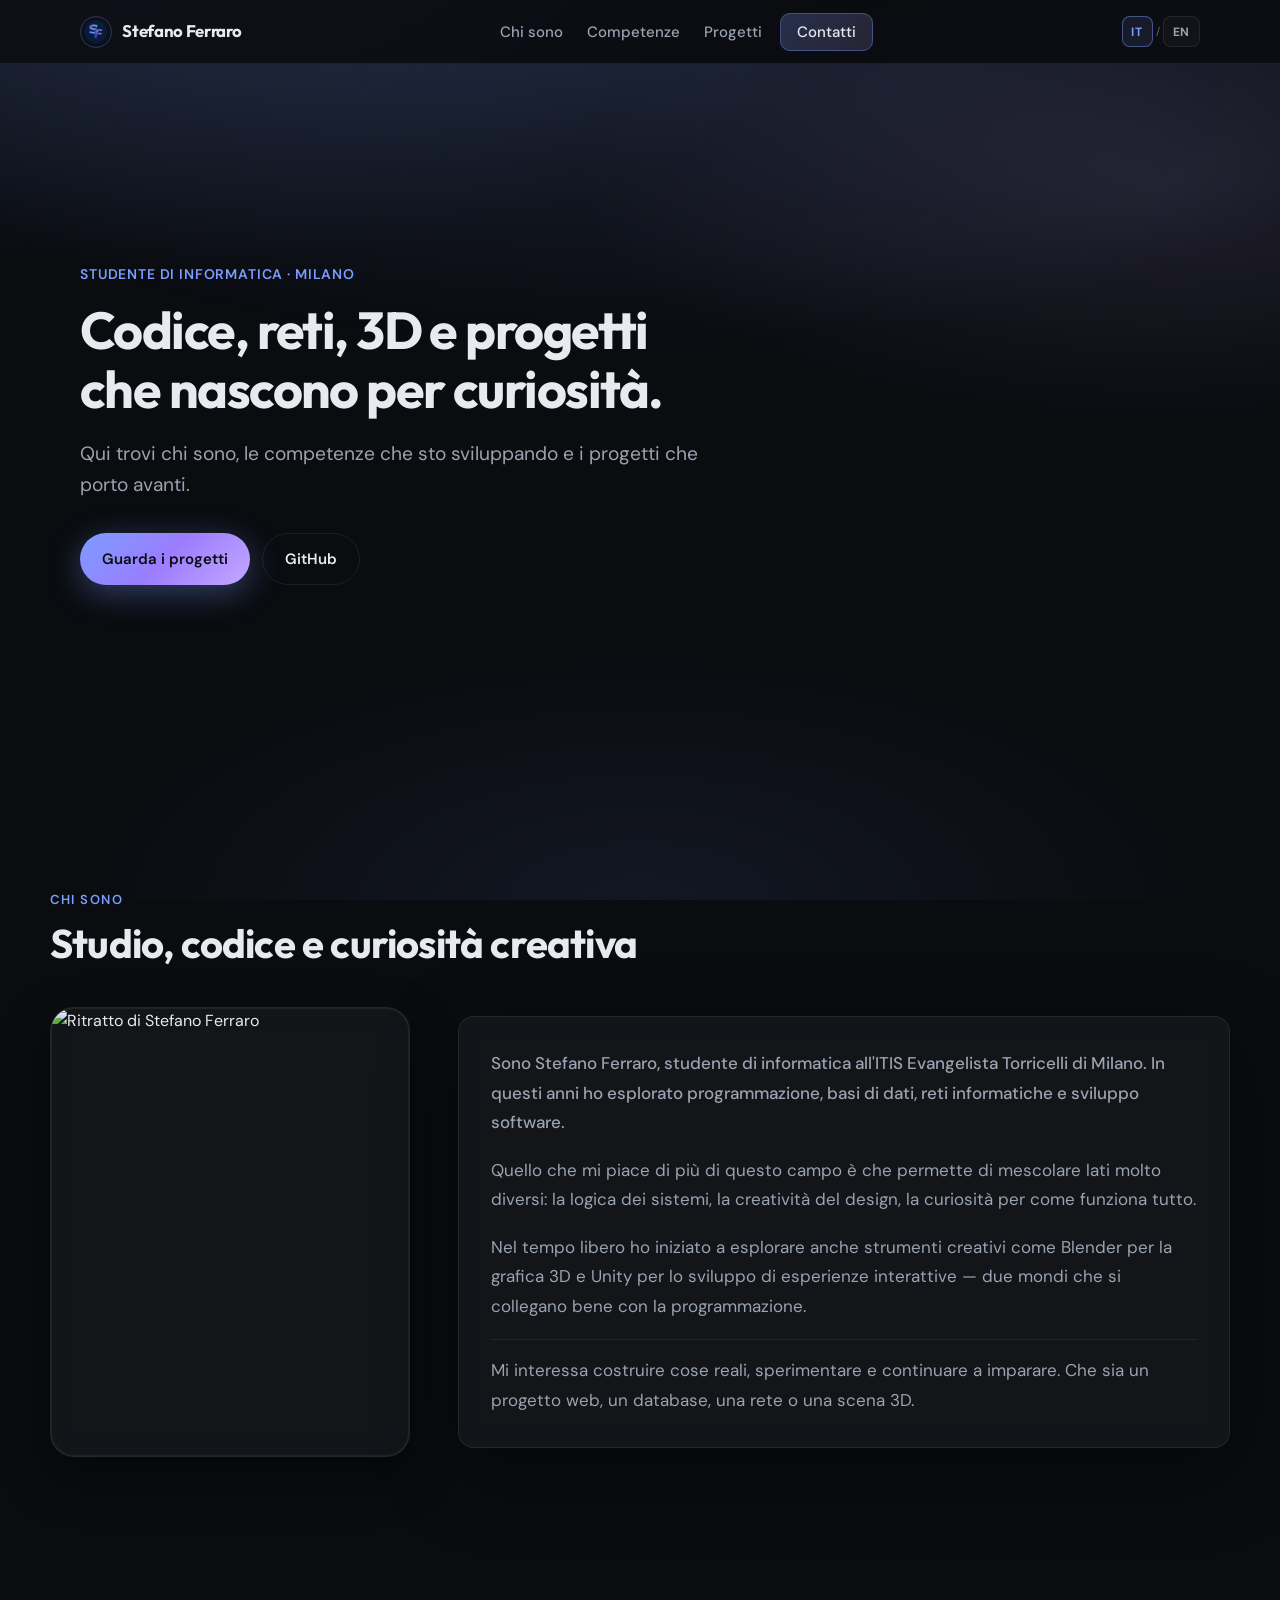
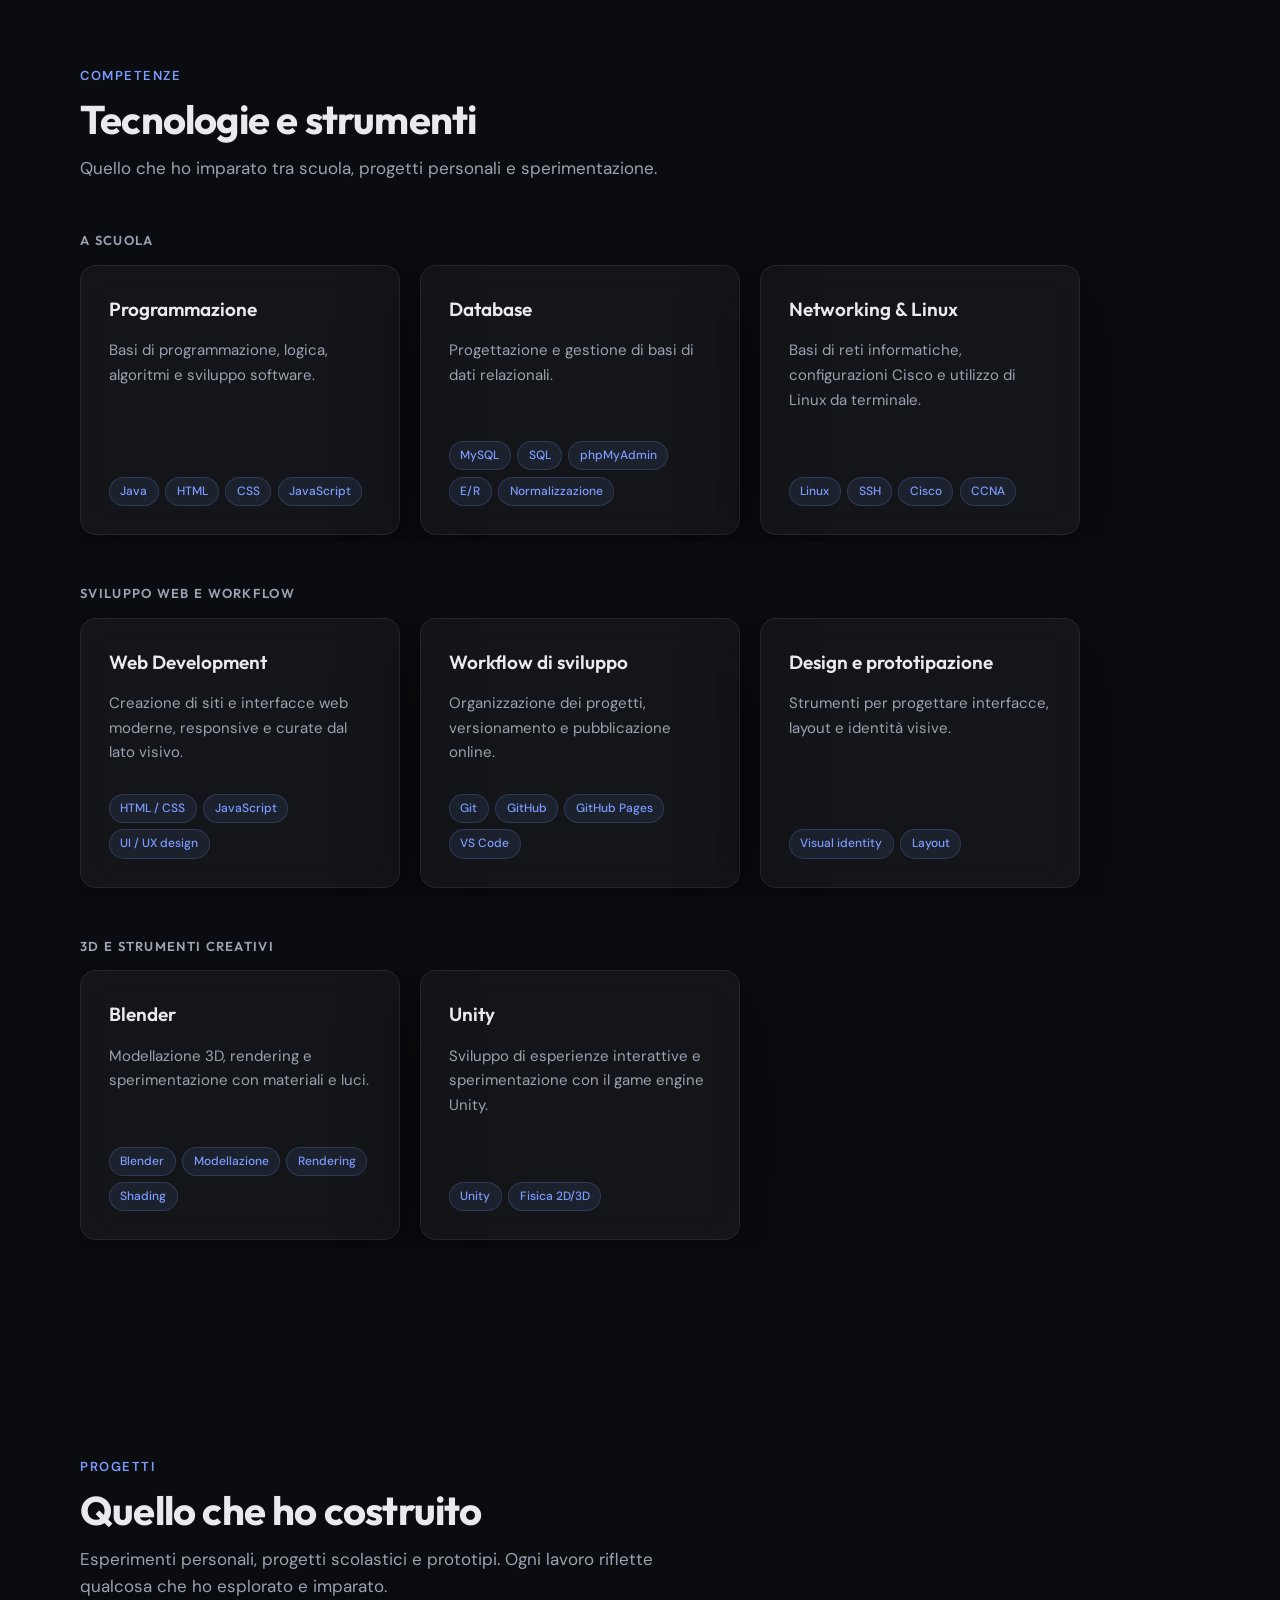
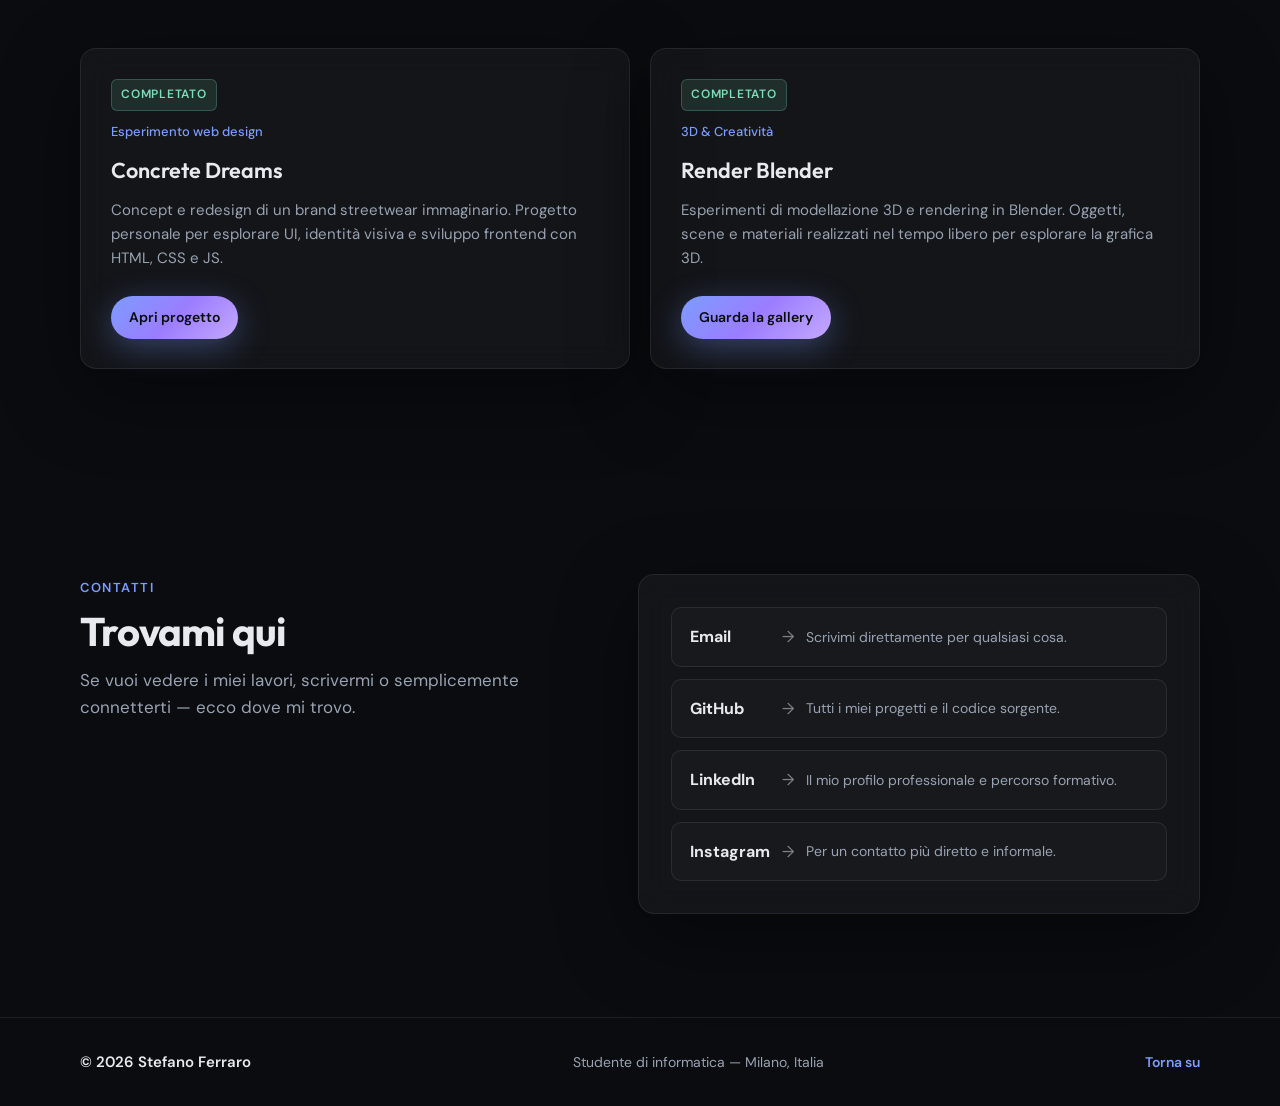
==== commit 8f329b47: "aaa" ====
--- a/index.html
+++ b/index.html
@@ -69,8 +69,7 @@
             Codice, reti, 3D e progetti che nascono per curiosità.
           </h1>
           <p class="hero__subtitle reveal" data-reveal data-i18n="hero.subtitle">
-            Sono Stefano Ferraro — studio informatica e costruisco cose tra programmazione,
-            networking, web e strumenti creativi come Blender e Unity.
+            Qui trovi chi sono, le competenze che sto sviluppando e i progetti che porto avanti.
           </p>
           <div class="hero__actions reveal" data-reveal>
             <a class="btn btn--primary" href="#projects" data-i18n="hero.cta.projects">Guarda i progetti</a>
@@ -255,8 +254,6 @@
                 </p>
                 <ul class="skill-card__badges" aria-label="tecnologie">
                   <li class="skill-badge">Unity</li>
-                  <li class="skill-badge">C#</li>
-                  <li class="skill-badge" data-i18n="skills.c2.badge.gamedev">Game dev</li>
                   <li class="skill-badge" data-i18n="skills.c2.badge.physics">Fisica 2D/3D</li>
                 </ul>
               </article>
@@ -289,7 +286,7 @@
               <p class="project-card__category" data-i18n="projects.1.cat">Esperimento web design</p>
               <h3 class="project-card__title">Concrete Dreams</h3>
               <p class="project-card__desc" data-i18n="projects.1.desc">
-                Concept e redesign di un brand streetwear immaginario. Progetto personale per
+                Concept e redesign di un brand streetwear. Progetto personale per
                 esplorare UI, identità visiva e sviluppo frontend con HTML, CSS e JS.
               </p>
               <a
@@ -327,7 +324,7 @@
       <!-- ─── CONTACT ───────────────────────────────────────────────────────── -->
       <section class="section contact" id="contact" aria-labelledby="contact-title">
         <div class="container">
-          <div class="contact__layout">
+          <div class="split-layout">
             <div class="section__head reveal" data-reveal>
               <span class="section__label" data-i18n="contact.label">Contatti</span>
               <h2 id="contact-title" class="section__title" data-i18n="contact.title">
--- a/style.css
+++ b/style.css
@@ -150,6 +150,21 @@
   margin: 0;
   color: var(--text-muted);
   font-size: 1.0625rem;
+}
+
+/* Two-column section layout (about, contact) */
+
+.split-layout {
+  display: grid;
+  gap: 2rem;
+  align-items: start;
+}
+
+@media (min-width: 900px) {
+  .split-layout {
+    grid-template-columns: 1fr 1.1fr;
+    gap: 3rem;
+  }
 }
 
 /* Header & nav */
@@ -1075,21 +1090,16 @@
 
 /* Contact */
 
-.contact__layout {
-  display: grid;
-  gap: 2rem;
-  align-items: start;
-}
-
-@media (min-width: 900px) {
-  .contact__layout {
-    grid-template-columns: 1fr 1.1fr;
-    gap: 3rem;
-  }
-}
-
 .contact__card {
   padding: clamp(1.5rem, 3vw, 2rem);
+  transition:
+    transform 0.35s var(--ease-out),
+    border-color 0.3s var(--ease-out);
+}
+
+.contact__card:hover {
+  transform: translateY(-3px);
+  border-color: rgba(124, 156, 255, 0.22);
 }
 
 .contact__actions {
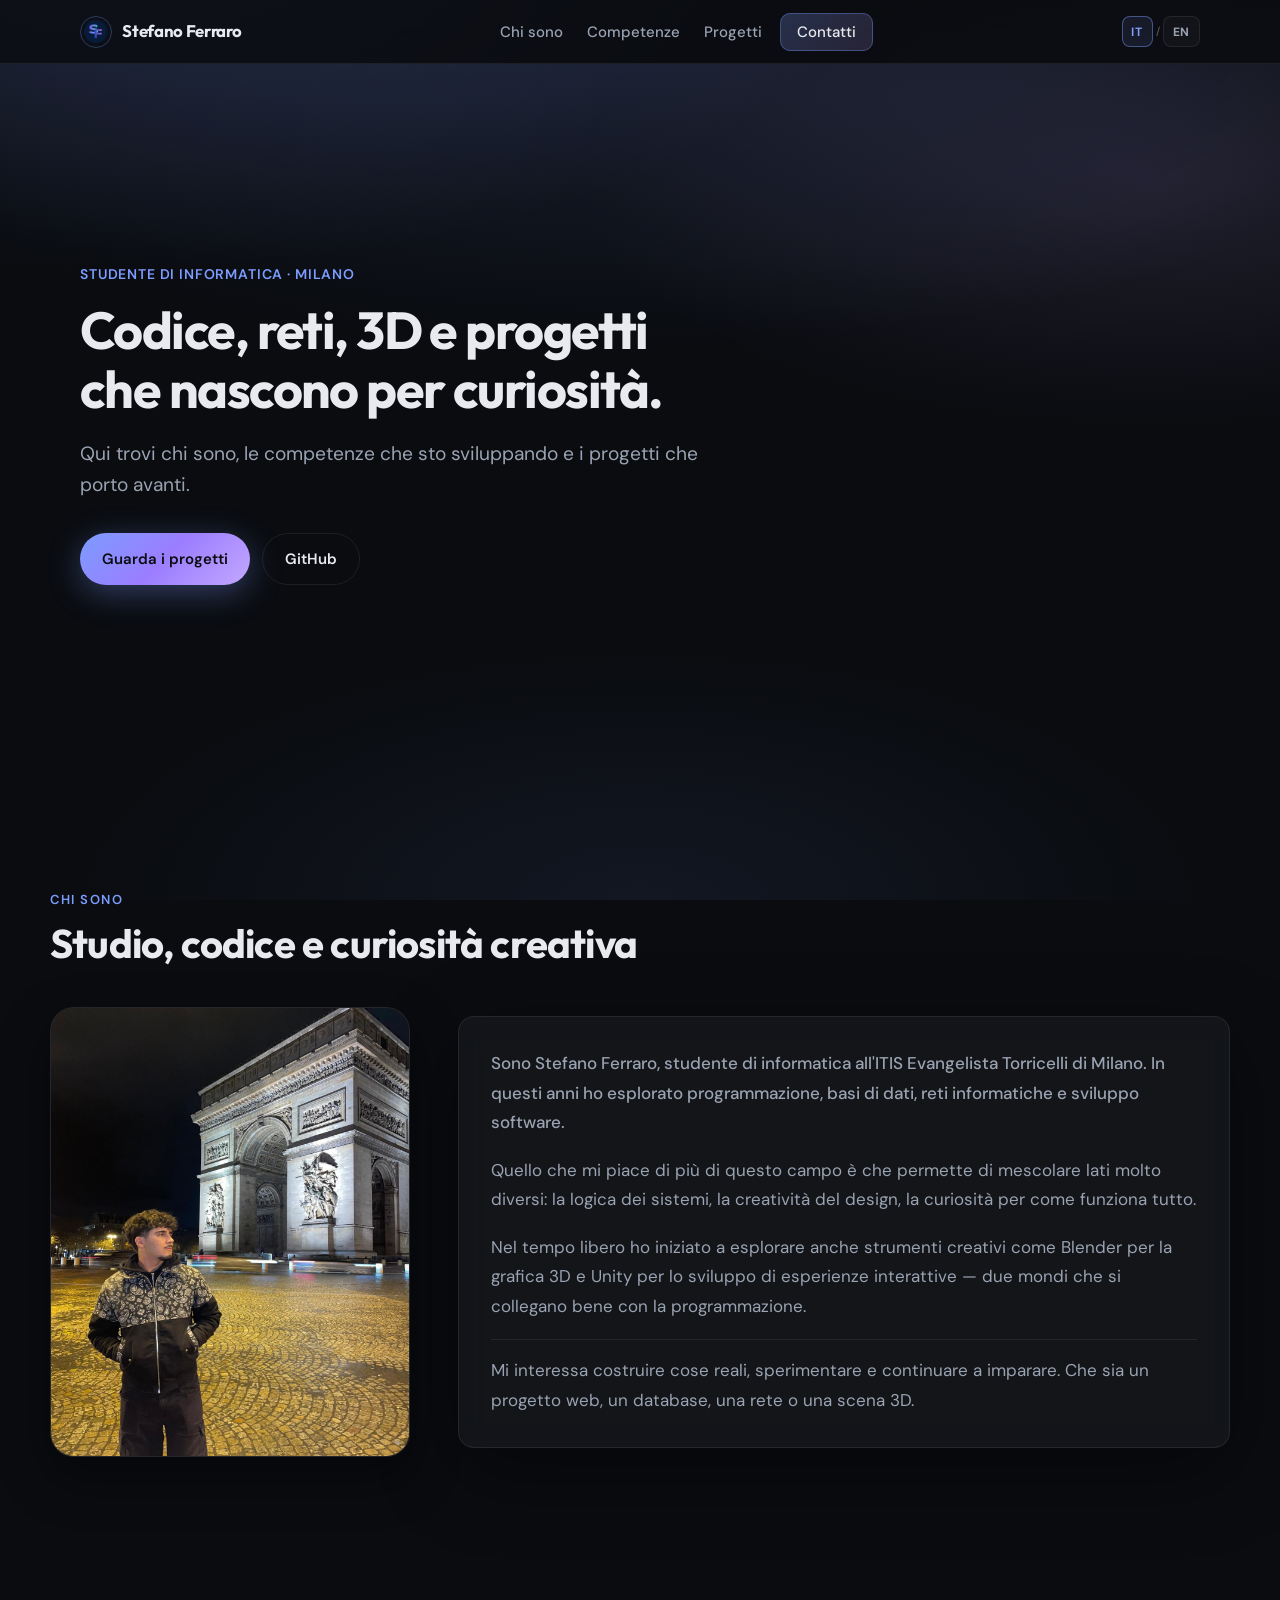
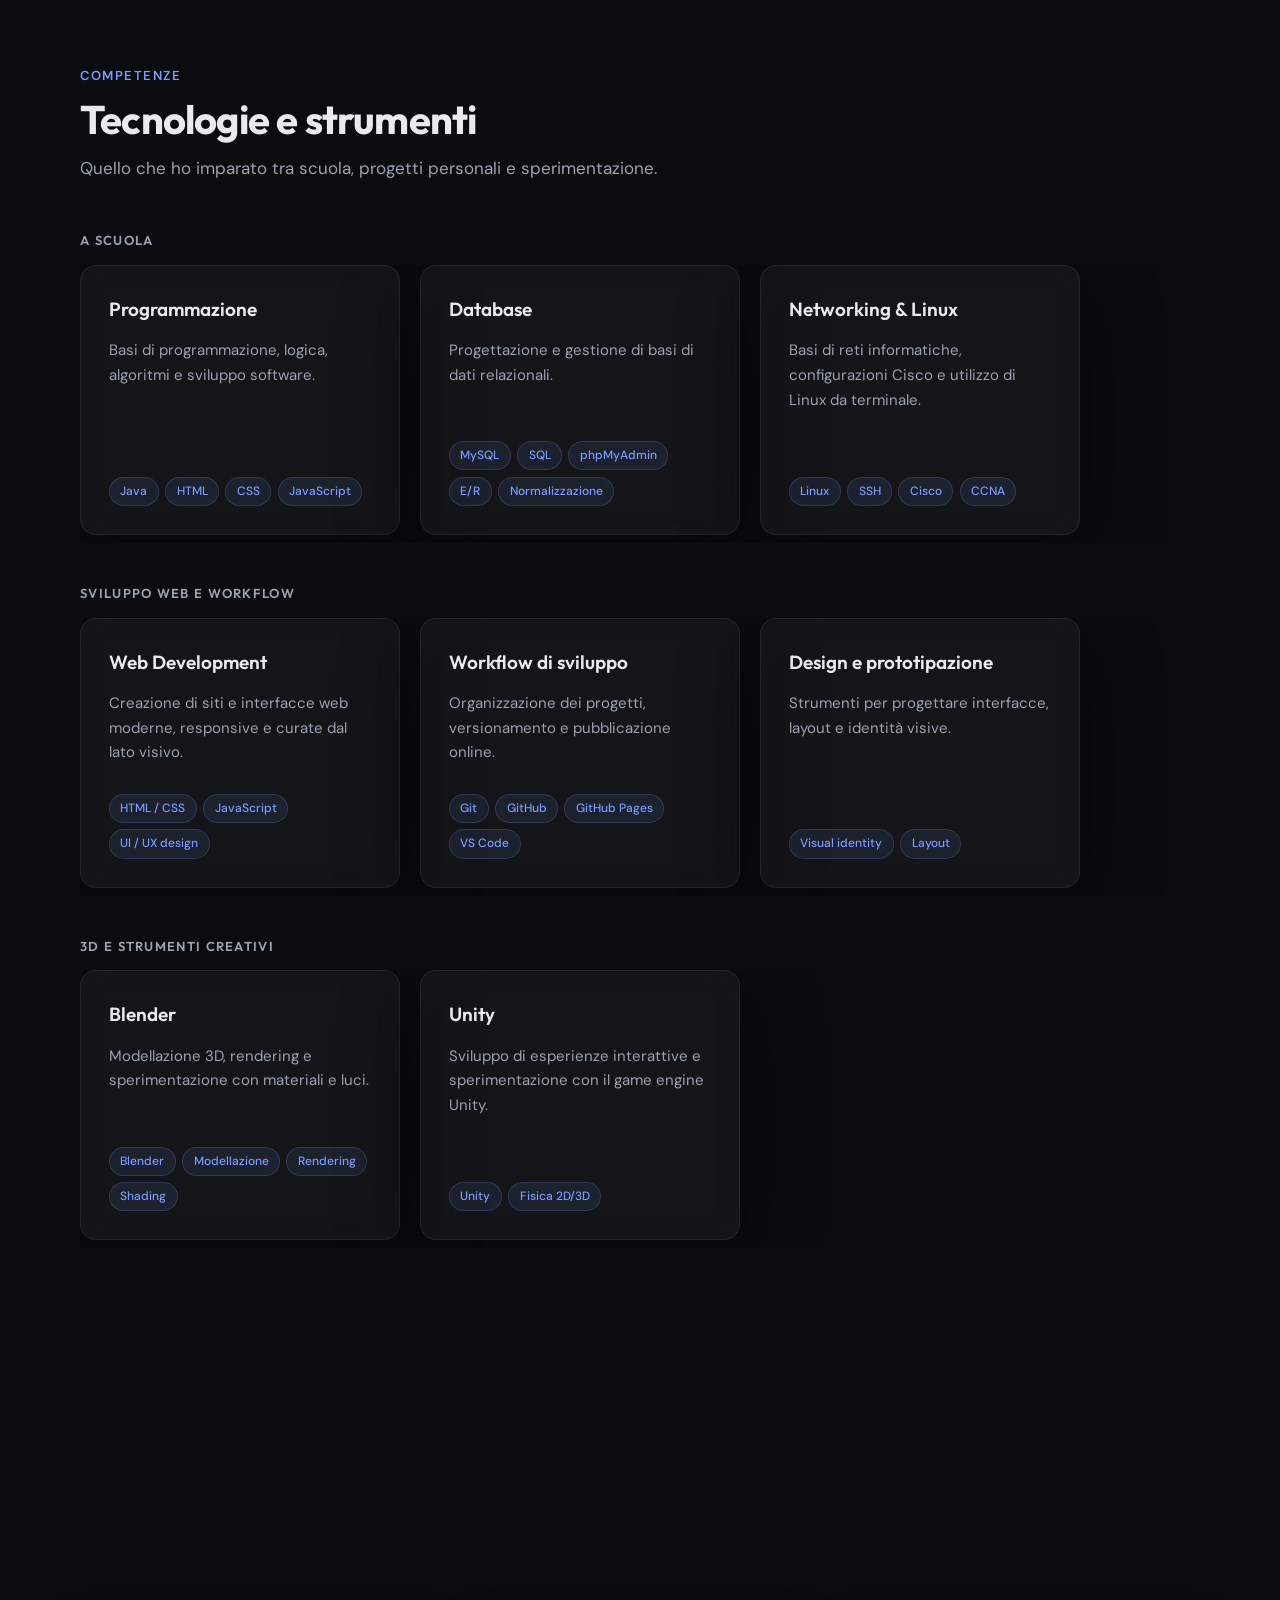
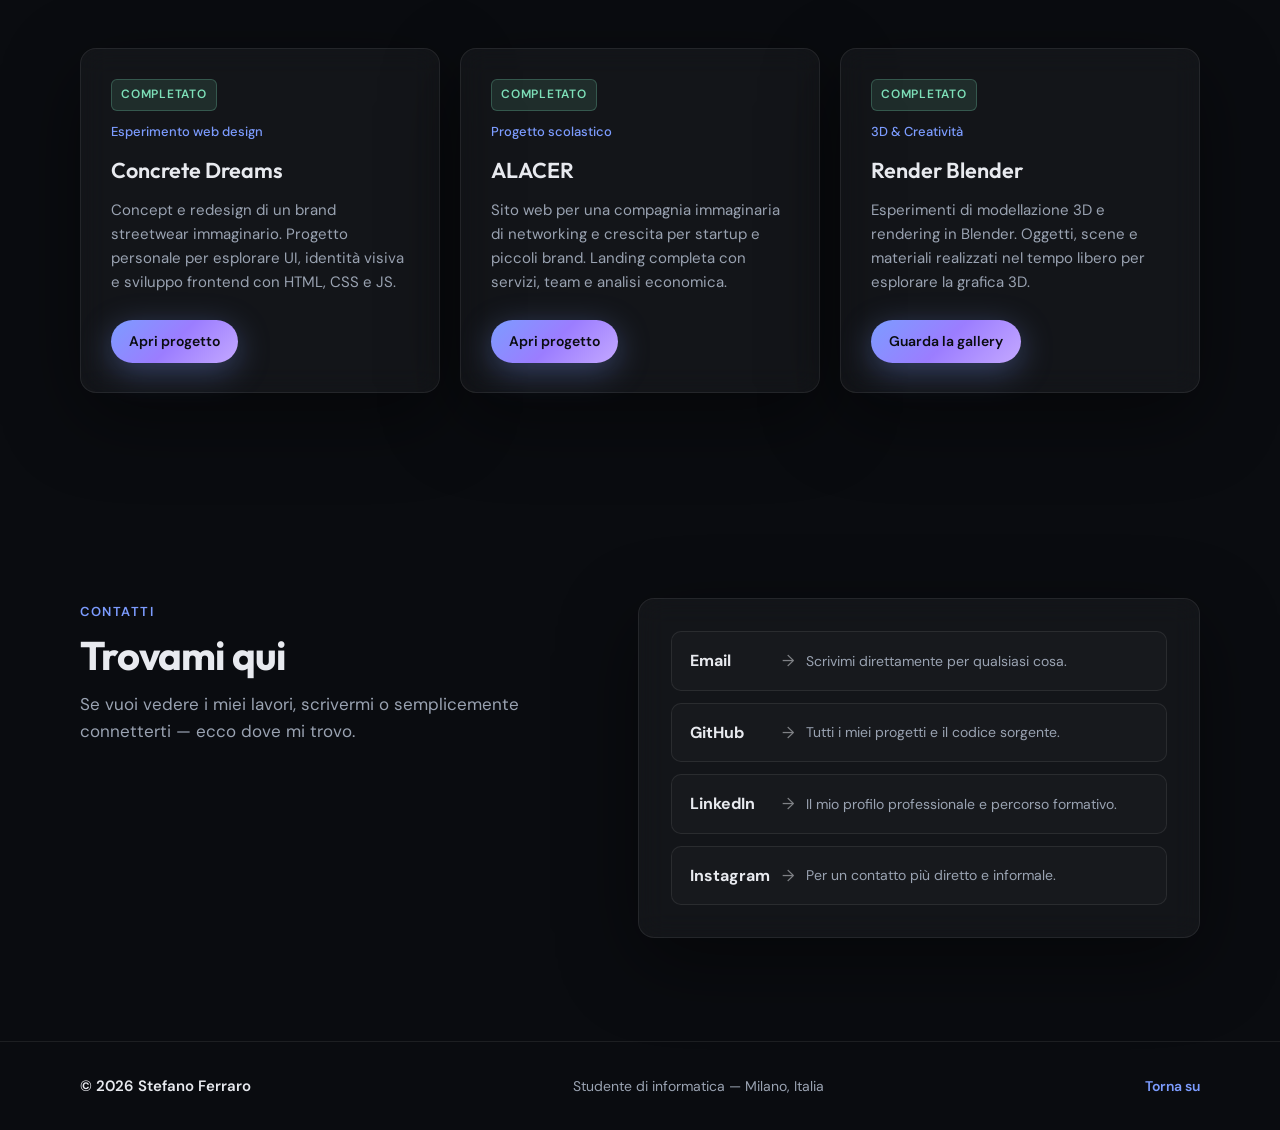
==== commit 0cd8531a: "added alacer" ====
--- a/index.html
+++ b/index.html
@@ -275,7 +275,7 @@
               che ho esplorato e imparato.
             </p>
           </div>
-          <div class="projects__grid projects__grid--2col">
+          <div class="projects__grid">
 
             <!-- Concrete Dreams -->
             <article class="glass-card project-card project-card--done reveal" data-reveal>
@@ -295,6 +295,27 @@
                 target="_blank"
                 rel="noopener noreferrer"
                 data-i18n="projects.1.cta"
+              >Apri progetto</a>
+            </article>
+
+            <!-- ALACER -->
+            <article class="glass-card project-card project-card--done reveal" data-reveal>
+              <span
+                class="project-card__status project-card__status--done"
+                data-i18n="projects.status.done"
+              >Completato</span>
+              <p class="project-card__category" data-i18n="projects.3.cat">Progetto scolastico</p>
+              <h3 class="project-card__title">ALACER</h3>
+              <p class="project-card__desc" data-i18n="projects.3.desc">
+                Sito web per una compagnia immaginaria di networking e crescita per startup e
+                piccoli brand. Landing completa con servizi, team e analisi economica.
+              </p>
+              <a
+                class="btn btn--primary btn--sm"
+                href="https://stefano-ferraro.github.io/Alacer/"
+                target="_blank"
+                rel="noopener noreferrer"
+                data-i18n="projects.3.cta"
               >Apri progetto</a>
             </article>
 
